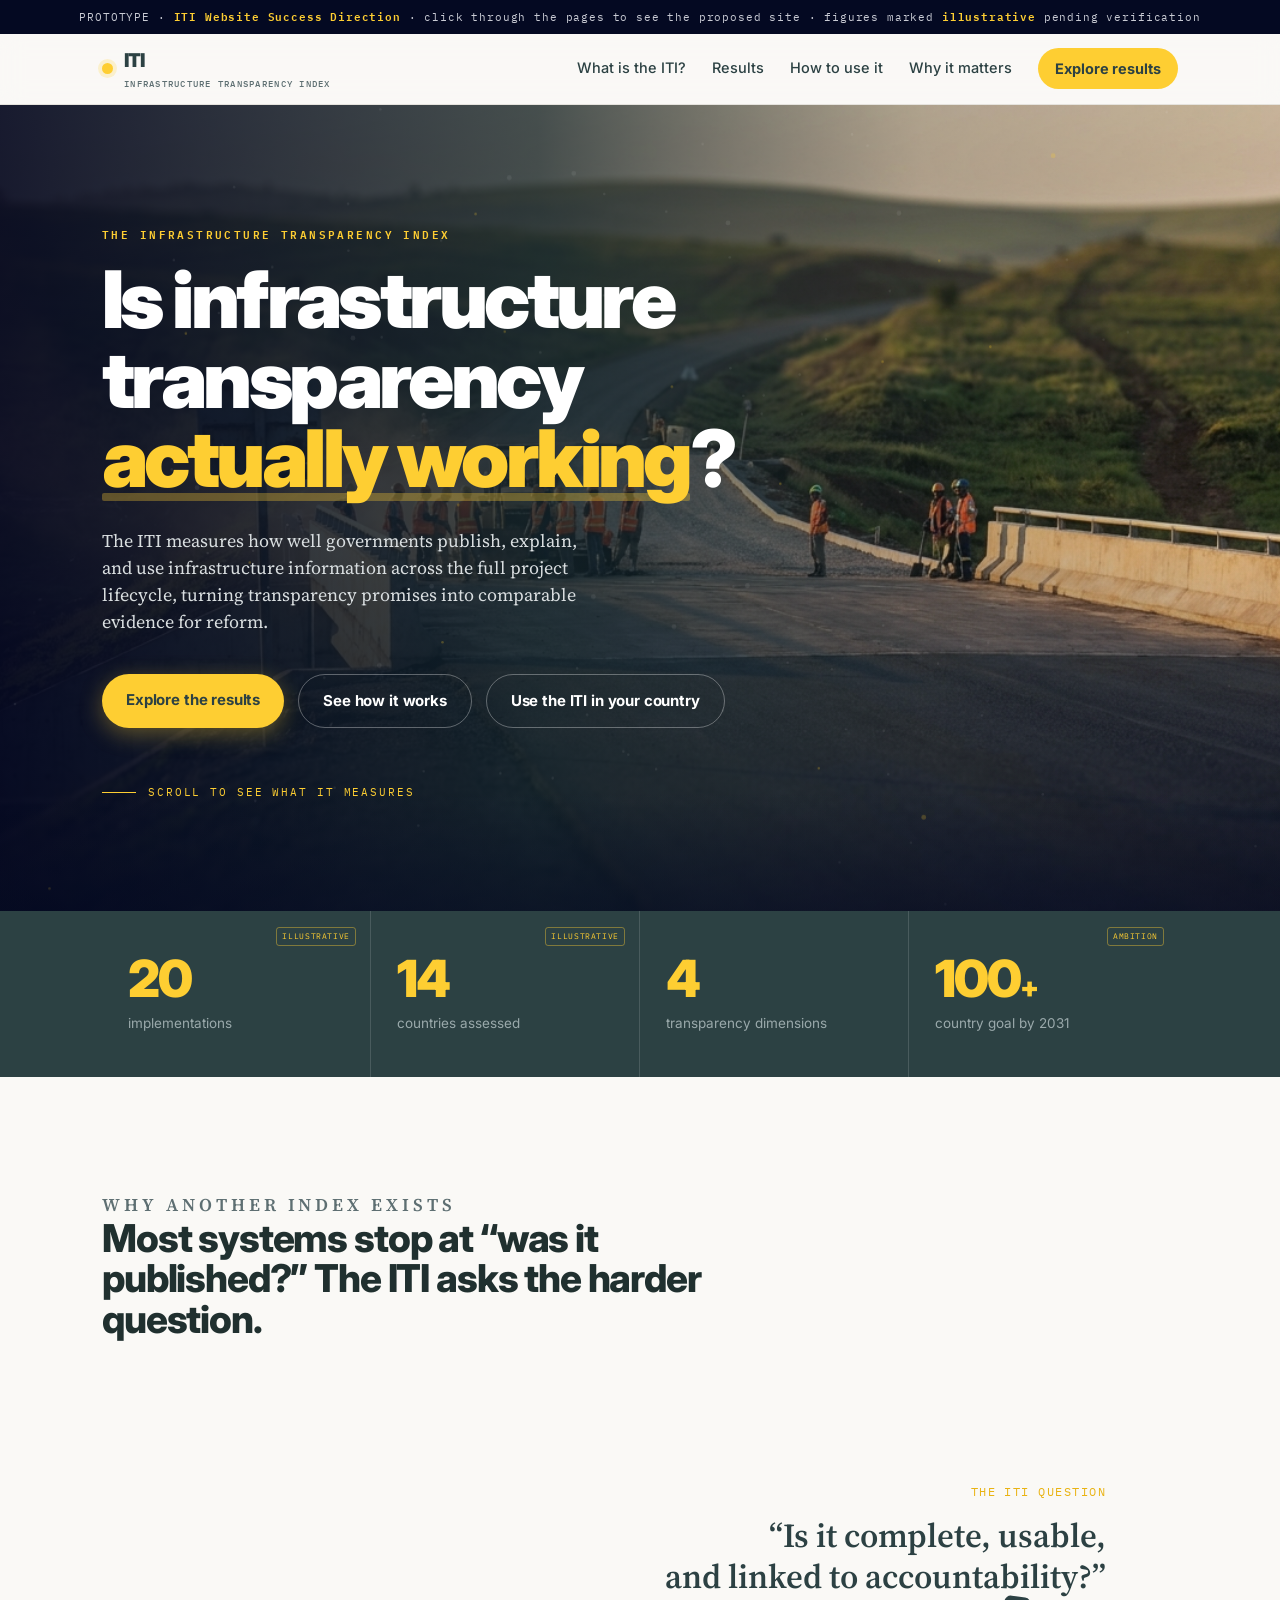
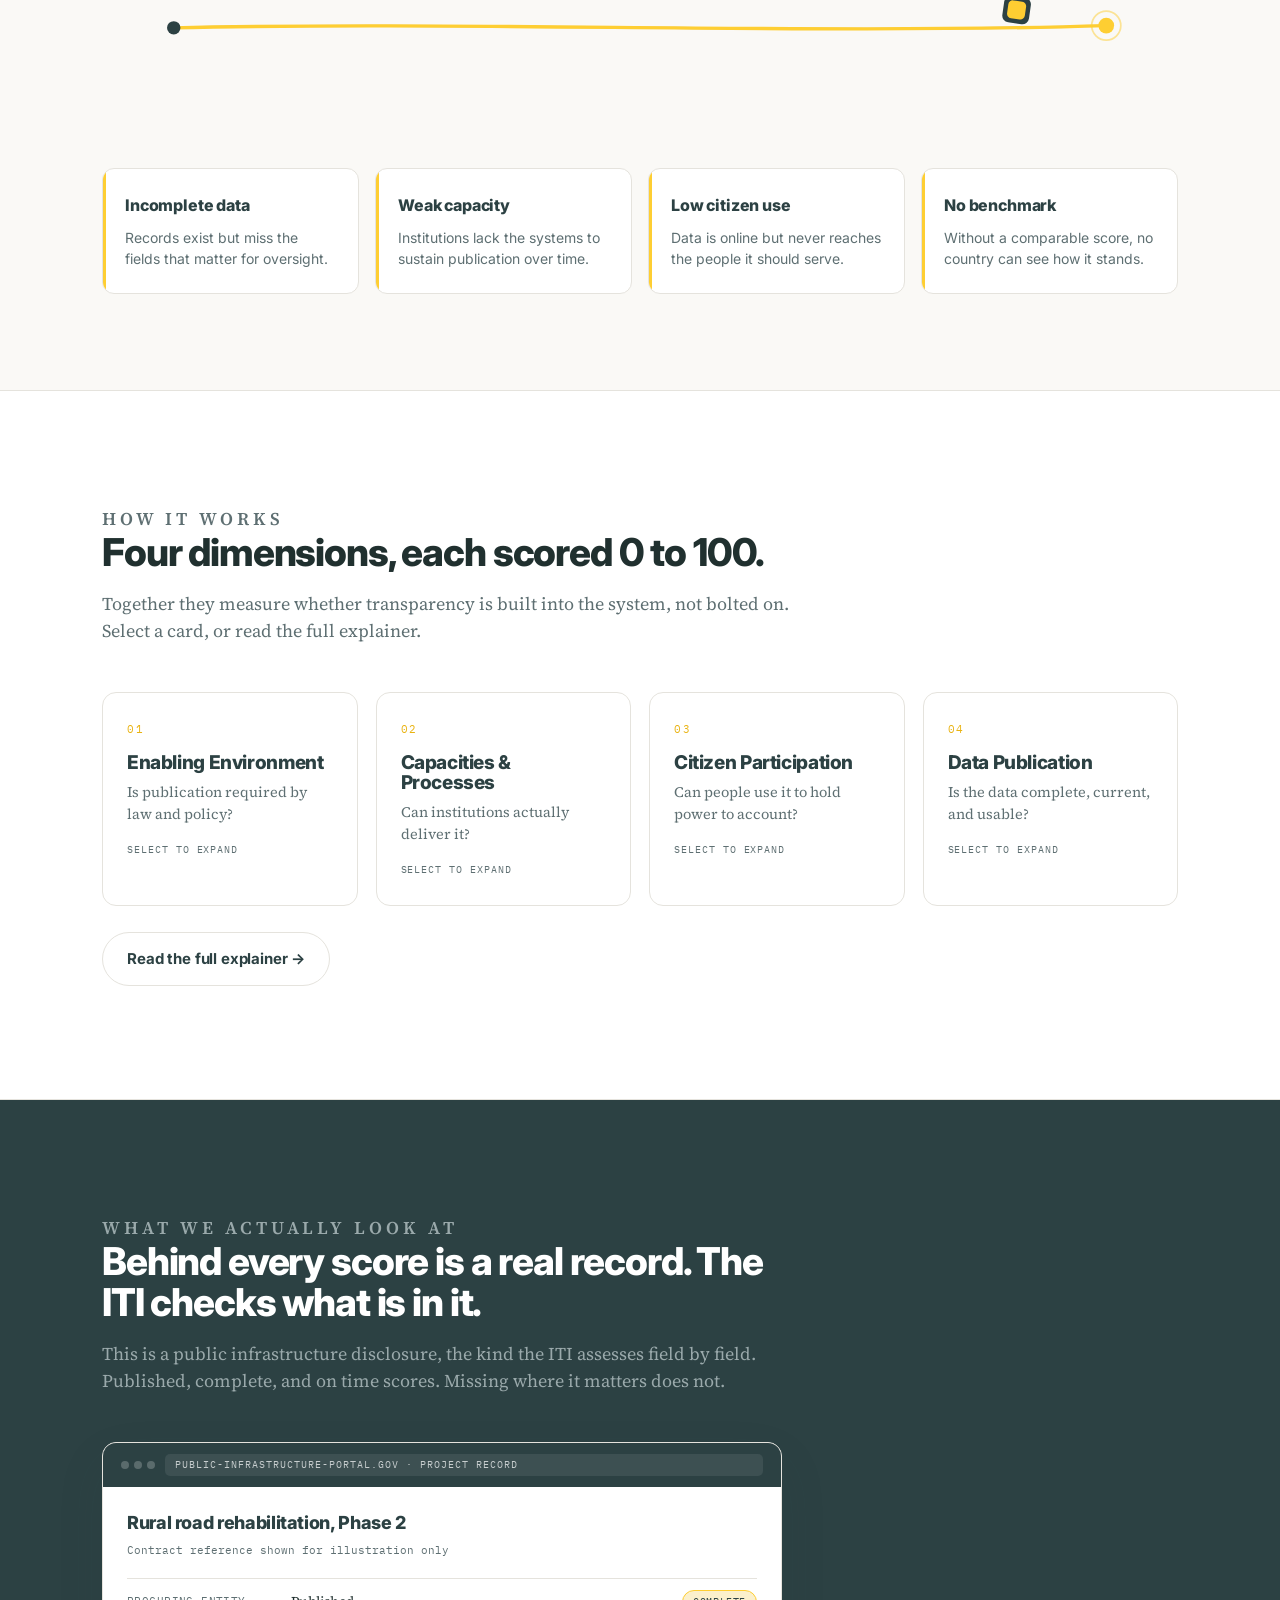
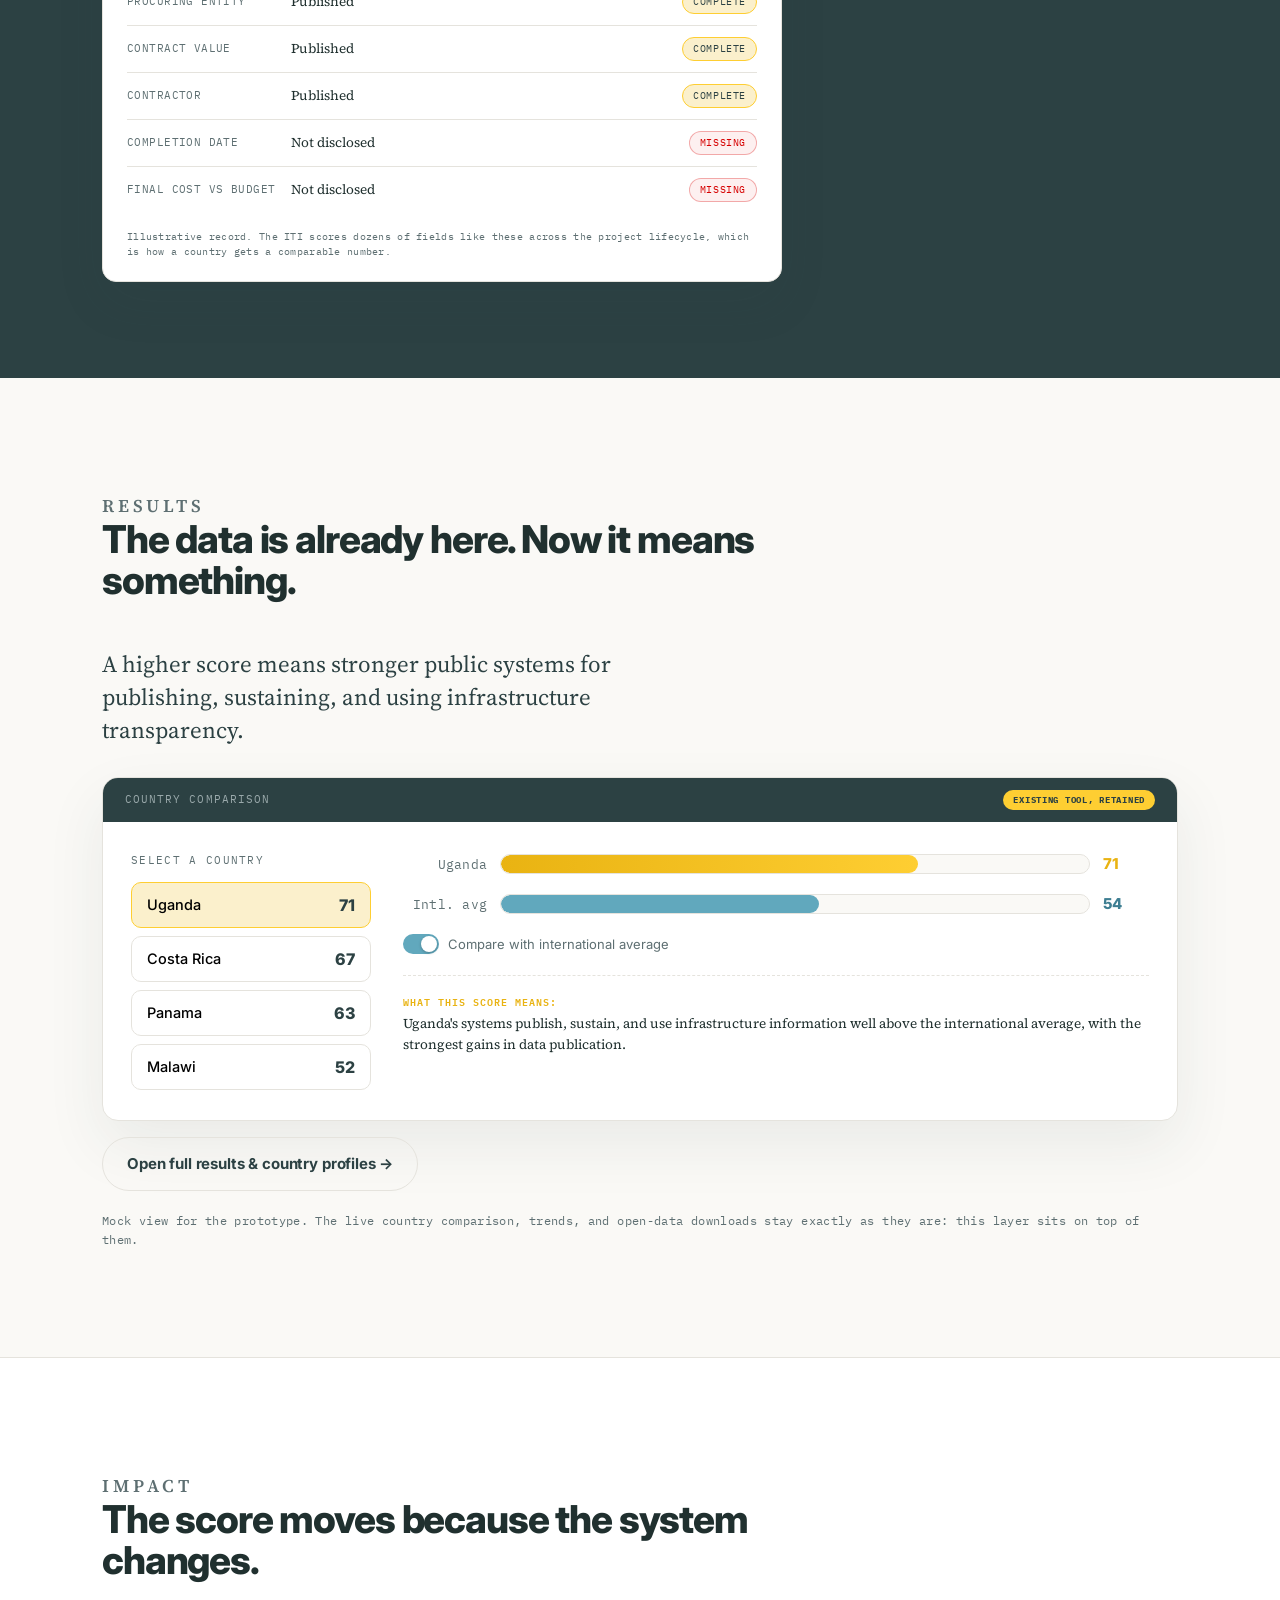
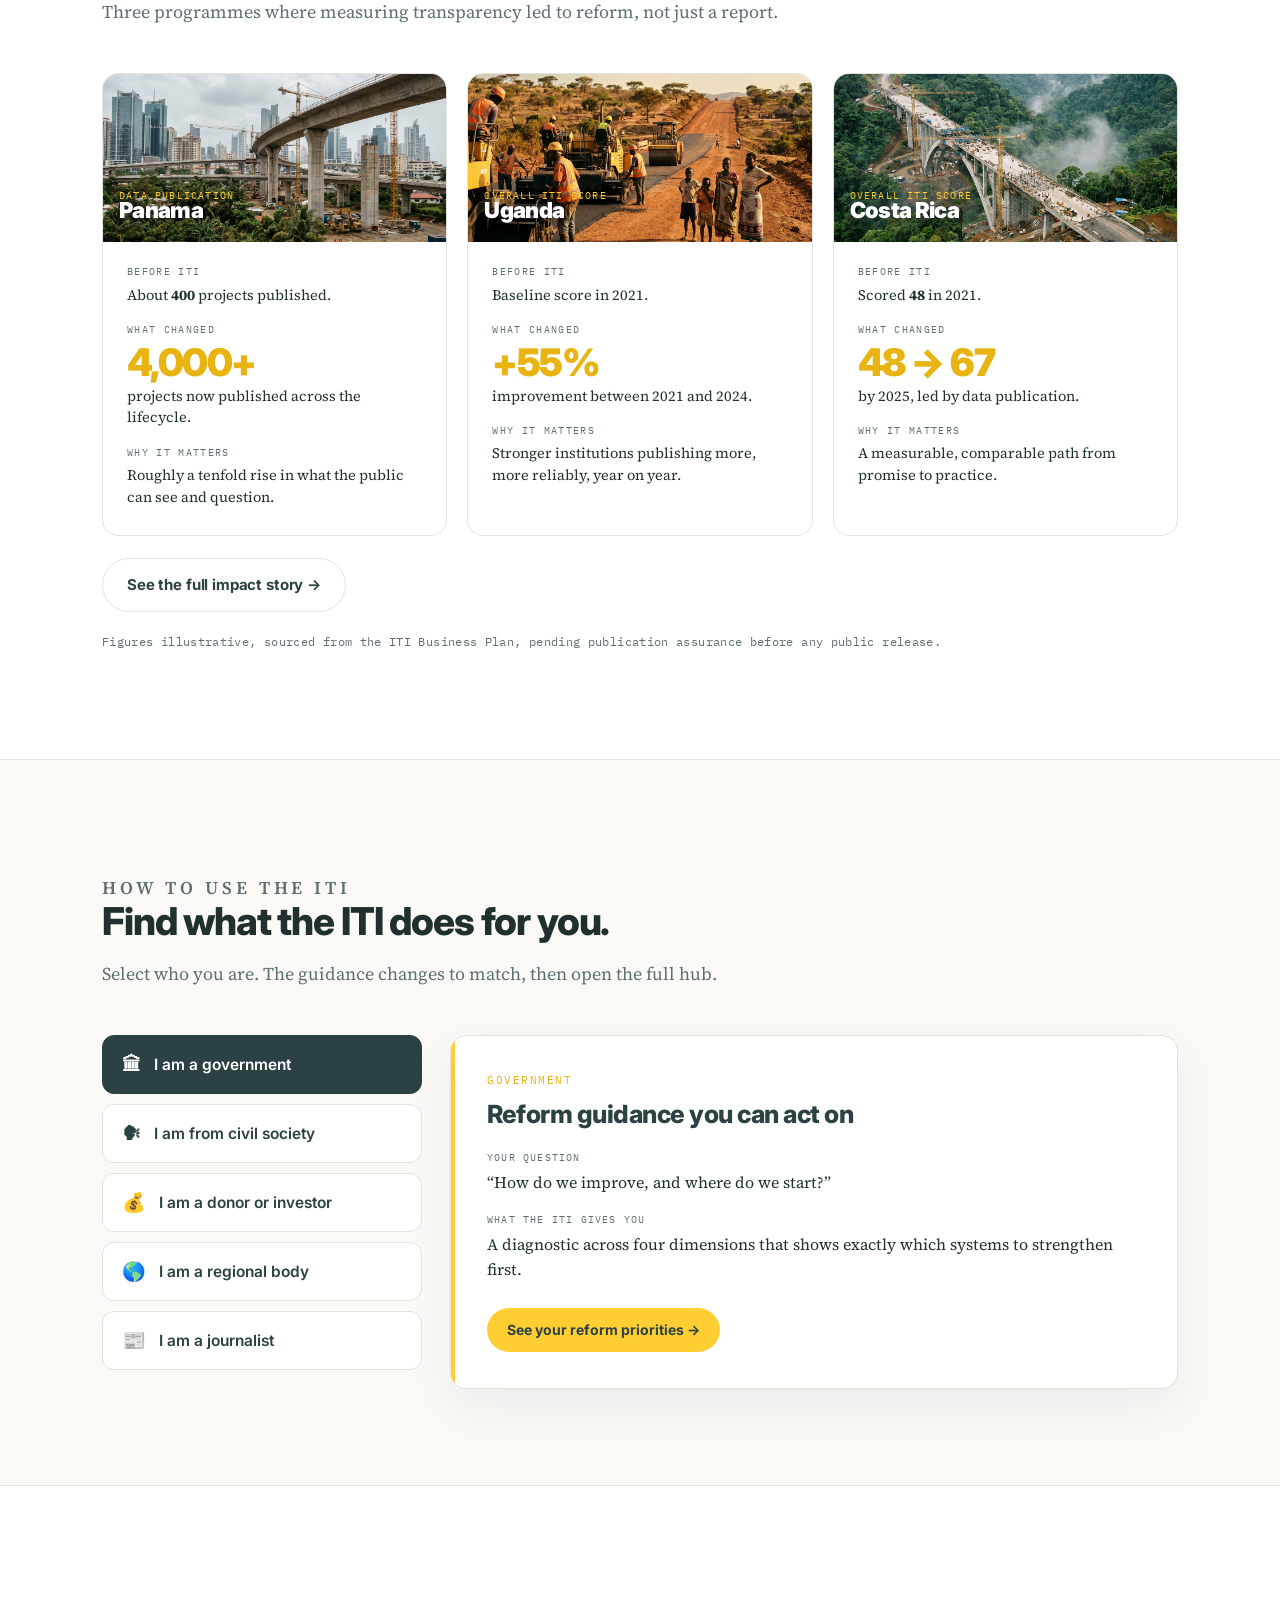
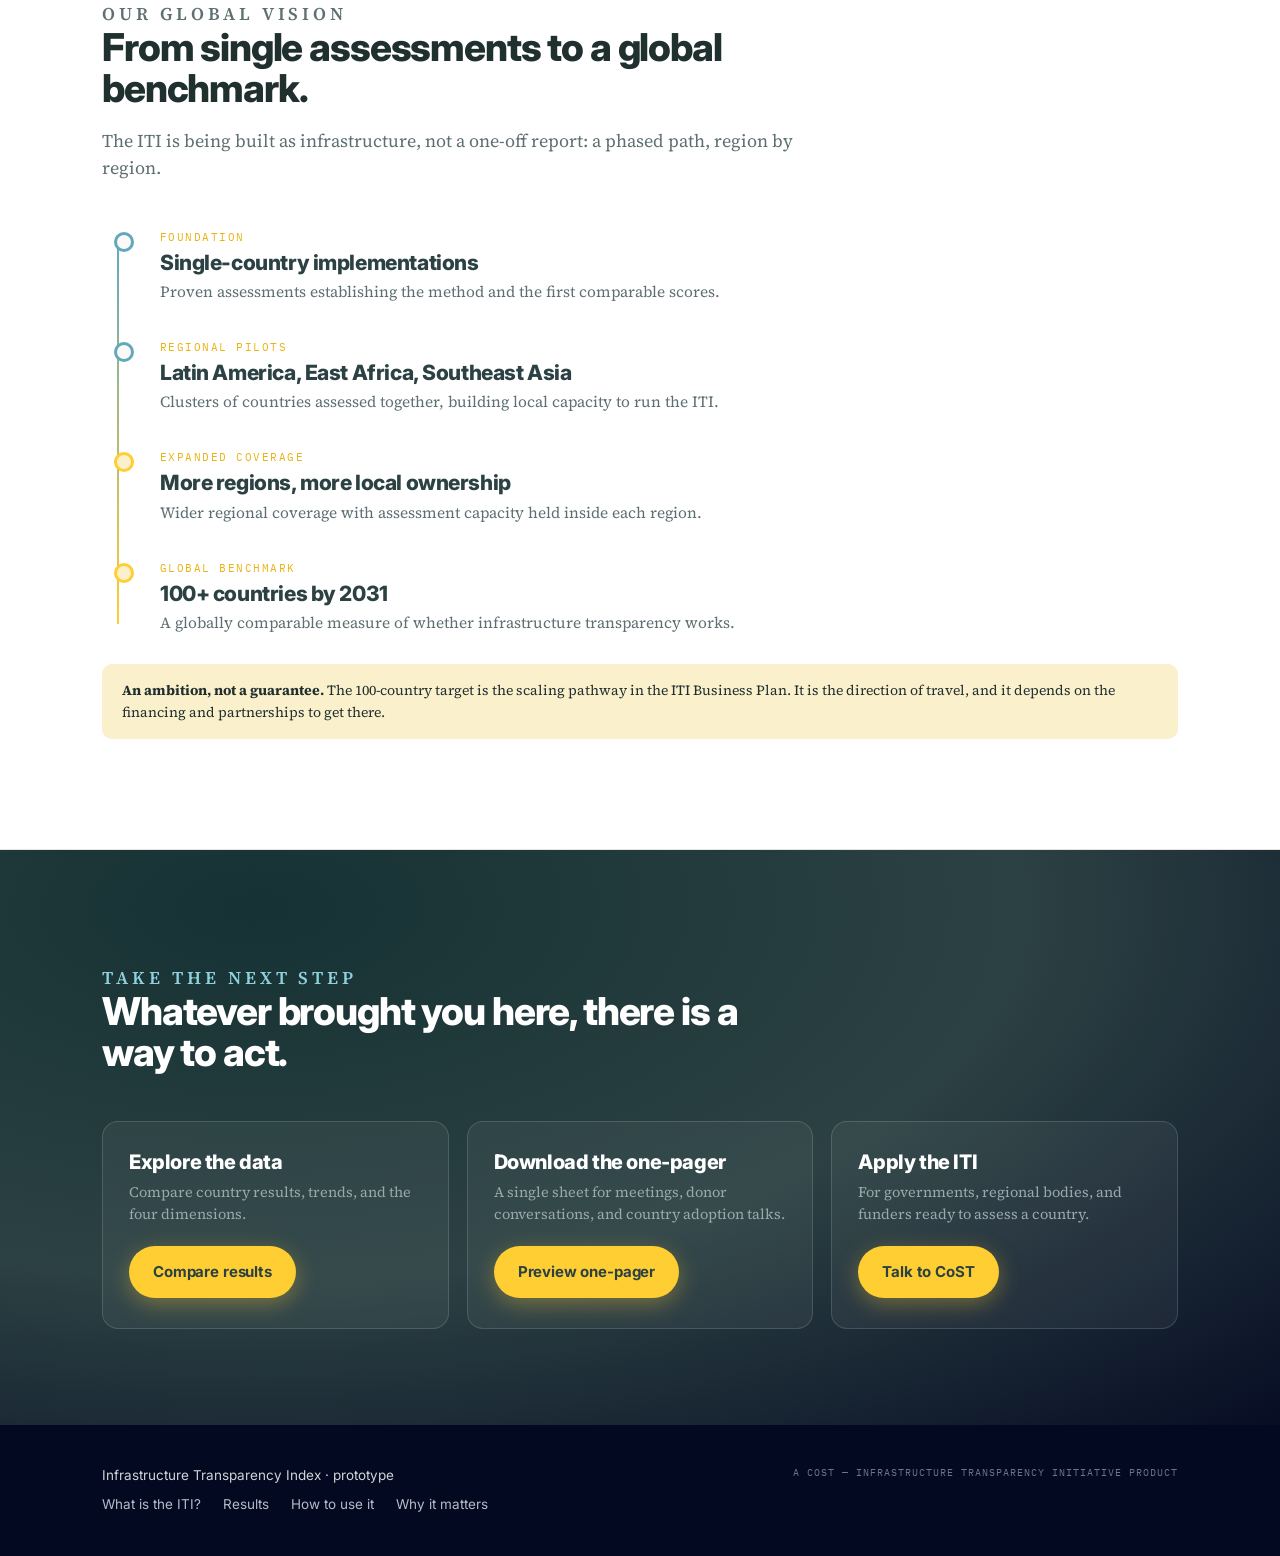
==== index.html @ 9cf15a1b "ITI website success prototype: multi-page editorial site with live map and generated imagery" ====
<!doctype html>
<html lang="en">
<head>
<meta charset="utf-8">
<meta name="viewport" content="width=device-width, initial-scale=1">
<title>ITI: is infrastructure transparency working? | Prototype</title>
<meta name="description" content="The Infrastructure Transparency Index shows whether infrastructure transparency is working in practice. Prototype homepage direction.">
<link rel="preconnect" href="https://fonts.googleapis.com">
<link rel="preconnect" href="https://fonts.gstatic.com" crossorigin>
<link href="https://fonts.googleapis.com/css2?family=Inter:wght@400;500;600;700;800;900&family=Source+Serif+4:opsz,wght@8..60,400;8..60,500;8..60,600&family=IBM+Plex+Mono:wght@400;500&display=swap" rel="stylesheet">
<link rel="stylesheet" href="assets/iti.css">
<!--
  ITI WEBSITE SUCCESS PROTOTYPE - homepage
  Persuasion artifact for Evelyn + the CoST board. Not a final build.
  Brand: real ITI palette (gold/slate/teal-blue), scraped from the live site. See PROTOTYPE-NOTES.md.
  Every persuasive figure is illustrative, pending publication assurance, driven from
  ITI_STATS in assets/iti.js (single source of truth).
-->
</head>
<body>

<div class="ribbon">
  PROTOTYPE &middot; <b>ITI Website Success Direction</b> &middot; click through the pages to see the proposed site &middot; figures marked <b>illustrative</b> pending verification
</div>

<!-- shared nav -->
<div class="brandbar">
  <div class="wrap brandbar__inner">
    <a class="brandmark" href="index.html">
      <span class="dot"></span>
      <span>ITI<small>Infrastructure Transparency Index</small></span>
    </a>
    <button class="navtoggle" aria-label="Menu">&#9776;</button>
    <nav class="navlinks">
      <a href="what-is-iti.html">What is the ITI?</a>
      <a href="results.html">Results</a>
      <a href="how-to-use.html">How to use it</a>
      <a href="why-it-matters.html">Why it matters</a>
      <a class="btn-sm" href="results.html">Explore results</a>
    </nav>
  </div>
</div>

<!-- 1. HERO -->
<header class="hero">
  <!-- real infrastructure scene sits behind the gradient; replace the slot with a rights-cleared photo -->
  <div class="heroimg" aria-hidden="true">
    <div class="imgslot"><img src="assets/img/hero.jpg" alt="A newly built road and bridge crossing East African hills at dawn, with construction workers in hi-vis vests."></div>
  </div>
  <canvas id="field" aria-hidden="true"></canvas>
  <div class="wrap">
    <p class="eyebrow">The Infrastructure Transparency Index</p>
    <h1>Is infrastructure transparency <span class="accent">actually working</span>?</h1>
    <p class="lede">The ITI measures how well governments publish, explain, and use infrastructure information across the full project lifecycle, turning transparency promises into comparable evidence for reform.</p>
    <div class="cta-row">
      <a class="btn btn-gold" href="results.html">Explore the results</a>
      <a class="btn btn-ghost" href="what-is-iti.html">See how it works</a>
      <a class="btn btn-ghost" href="how-to-use.html">Use the ITI in your country</a>
    </div>
    <div class="scrollcue"><span class="ln"></span> Scroll to see what it measures</div>
  </div>
</header>

<!-- 2. PROOF STRIP -->
<div class="proof">
  <div class="wrap">
    <div class="proof__grid">
      <div class="stat"><span class="flag">illustrative</span><div class="n" data-stat="implementations">20</div><div class="l">implementations</div></div>
      <div class="stat"><span class="flag">illustrative</span><div class="n" data-stat="countries">14</div><div class="l">countries assessed</div></div>
      <div class="stat"><div class="n" data-stat="dimensions">4</div><div class="l">transparency dimensions</div></div>
      <div class="stat"><span class="flag">ambition</span><div class="n" data-stat="ambition">100<span class="suf">+</span></div><div class="l">country goal by 2031</div></div>
    </div>
  </div>
</div>

<!-- 3. PROBLEM -->
<section class="block">
  <div class="wrap">
    <div class="sec-head">
      <p class="eyebrow">Why another index exists</p>
      <h2>Most systems stop at &ldquo;was it published?&rdquo; The ITI asks the harder question.</h2>
    </div>
    <div class="reframe-wrap">
      <!-- drawn instrument: one SVG, the question travels and the line sweeps on scroll -->
      <svg class="reframe-fig" id="reframe" viewBox="0 0 960 300" role="img"
           aria-label="The usual question, was the information published, reframes into the ITI question, is it complete, usable, and linked to accountability.">
        <!-- hand-drawn baseline -->
        <path d="M64 214 C 320 208, 640 220, 896 212" fill="none" stroke="#D9D6CE" stroke-width="2" stroke-linecap="round"/>
        <!-- sweep that fills under the line when flipped -->
        <path class="sweep" d="M64 214 C 320 208, 640 220, 896 212" fill="none" stroke="#FECE32" stroke-width="3" stroke-linecap="round" pathLength="1"/>
        <!-- start node -->
        <circle cx="64" cy="214" r="6" fill="#2C4143"/>
        <!-- end node, gold, the destination -->
        <circle cx="896" cy="212" r="7" fill="#FECE32"/>
        <circle cx="896" cy="212" r="13" fill="none" stroke="#FECE32" stroke-width="1.5" opacity=".5"/>

        <!-- BEFORE group: the usual question, sitting at the start -->
        <g class="grp-before">
          <text x="64" y="96" class="lab" fill="#9AA1A0" letter-spacing="2">THE USUAL QUESTION</text>
          <text x="64" y="150" class="qtext" font-size="38" fill="#5E6F72">&#8220;Was it published?&#8221;</text>
        </g>

        <!-- the travelling token: a small marker that slides from start to end -->
        <g class="token" style="--shift:752px">
          <rect x="52" y="186" width="24" height="24" rx="6" fill="#2C4143" transform="rotate(8 64 198)"/>
          <rect x="56" y="190" width="16" height="16" rx="4" fill="#FECE32" transform="rotate(8 64 198)"/>
        </g>

        <!-- AFTER group: the ITI question, arriving at the gold end -->
        <g class="grp-after">
          <text x="896" y="96" class="lab" fill="#E9B312" text-anchor="end" letter-spacing="2">THE ITI QUESTION</text>
          <text x="896" y="142" class="qtext" font-size="30" fill="#2C4143" text-anchor="end">&#8220;Is it complete, usable,</text>
          <text x="896" y="178" class="qtext" font-size="30" fill="#2C4143" text-anchor="end">and linked to accountability?&#8221;</text>
        </g>
      </svg>
    </div>
    <div class="fails">
      <div class="fail"><div class="t">Incomplete data</div><div class="d">Records exist but miss the fields that matter for oversight.</div></div>
      <div class="fail"><div class="t">Weak capacity</div><div class="d">Institutions lack the systems to sustain publication over time.</div></div>
      <div class="fail"><div class="t">Low citizen use</div><div class="d">Data is online but never reaches the people it should serve.</div></div>
      <div class="fail"><div class="t">No benchmark</div><div class="d">Without a comparable score, no country can see how it stands.</div></div>
    </div>
  </div>
</section>

<!-- 4. HOW IT WORKS -->
<section class="block alt" id="how">
  <div class="wrap">
    <div class="sec-head">
      <p class="eyebrow">How it works</p>
      <h2>Four dimensions, each scored 0 to 100.</h2>
      <p>Together they measure whether transparency is built into the system, not bolted on. Select a card, or read the full explainer.</p>
    </div>
    <div class="dims" id="dims">
      <div class="dim" data-more="Laws, policies, and institutional mandates that require infrastructure information to be published in the first place.">
        <div class="num">01</div><h3>Enabling Environment</h3>
        <div class="ask">Is publication required by law and policy?</div>
        <div class="more"></div><div class="hint">Select to expand</div>
      </div>
      <div class="dim" data-more="The systems, skills, and routines that let institutions publish complete information reliably, cycle after cycle.">
        <div class="num">02</div><h3>Capacities &amp; Processes</h3>
        <div class="ask">Can institutions actually deliver it?</div>
        <div class="more"></div><div class="hint">Select to expand</div>
      </div>
      <div class="dim" data-more="Whether citizens, civil society, and oversight bodies can access, understand, and act on the information published.">
        <div class="num">03</div><h3>Citizen Participation</h3>
        <div class="ask">Can people use it to hold power to account?</div>
        <div class="more"></div><div class="hint">Select to expand</div>
      </div>
      <div class="dim" data-more="The completeness, timeliness, and machine-readability of the infrastructure data itself across the project lifecycle.">
        <div class="num">04</div><h3>Data Publication</h3>
        <div class="ask">Is the data complete, current, and usable?</div>
        <div class="more"></div><div class="hint">Select to expand</div>
      </div>
    </div>
    <p style="margin-top:26px;"><a class="btn btn-outline" href="what-is-iti.html">Read the full explainer &rarr;</a></p>
  </div>
</section>

<!-- 4b. THE ARTEFACT: show the real thing the ITI measures -->
<section class="block dark">
  <div class="wrap">
    <div class="sec-head">
      <p class="eyebrow">What we actually look at</p>
      <h2>Behind every score is a real record. The ITI checks what is in it.</h2>
      <p>This is a public infrastructure disclosure, the kind the ITI assesses field by field. Published, complete, and on time scores. Missing where it matters does not.</p>
    </div>
    <div style="max-width:680px;">
      <div class="artefact" data-reveal>
        <div class="artefact__bar"><span class="dot3"><i></i><i></i><i></i></span><span class="url">public-infrastructure-portal.gov &middot; project record</span></div>
        <div class="artefact__body">
          <div class="artefact__title">Rural road rehabilitation, Phase 2</div>
          <div class="artefact__sub">Contract reference shown for illustration only</div>
          <div class="artefact__row"><span class="f">Procuring entity</span><span class="v">Published</span><span class="ok">complete</span></div>
          <div class="artefact__row"><span class="f">Contract value</span><span class="v">Published</span><span class="ok">complete</span></div>
          <div class="artefact__row"><span class="f">Contractor</span><span class="v">Published</span><span class="ok">complete</span></div>
          <div class="artefact__row"><span class="f">Completion date</span><span class="v">Not disclosed</span><span class="ok miss">missing</span></div>
          <div class="artefact__row"><span class="f">Final cost vs budget</span><span class="v">Not disclosed</span><span class="ok miss">missing</span></div>
          <div class="artefact__note">Illustrative record. The ITI scores dozens of fields like these across the project lifecycle, which is how a country gets a comparable number.</div>
        </div>
      </div>
    </div>
  </div>
</section>

<!-- 5. RESULTS PREVIEW -->
<section class="block" id="results">
  <div class="wrap">
    <div class="sec-head">
      <p class="eyebrow">Results</p>
      <h2>The data is already here. Now it means something.</h2>
    </div>
    <p class="meaning">A higher score means stronger public systems for publishing, sustaining, and using infrastructure transparency.</p>
    <div class="dash">
      <div class="dash__bar">
        <span>Country comparison</span>
        <span class="tag">existing tool, retained</span>
      </div>
      <div class="dash__body">
        <div>
          <div class="pick">Select a country</div>
          <div class="countrylist" id="clist">
            <button class="cbtn active" data-c="Uganda"  data-score="71"><span>Uganda</span><span class="s">71</span></button>
            <button class="cbtn" data-c="Costa Rica" data-score="67"><span>Costa Rica</span><span class="s">67</span></button>
            <button class="cbtn" data-c="Panama" data-score="63"><span>Panama</span><span class="s">63</span></button>
            <button class="cbtn" data-c="Malawi" data-score="52"><span>Malawi</span><span class="s">52</span></button>
          </div>
        </div>
        <div>
          <div class="chart">
            <div class="barrow">
              <div class="lab" id="cname">Uganda</div>
              <div class="track"><div class="fill country" id="cfill" style="width:71%"></div></div>
              <div class="val" id="cval" style="color:var(--gold-deep)">71</div>
            </div>
            <div class="barrow" id="avgrow">
              <div class="lab">Intl. avg</div>
              <div class="track"><div class="fill avg" id="afill" style="width:54%"></div></div>
              <div class="val" style="color:var(--teal-deep)">54</div>
            </div>
          </div>
          <div class="avgnote" style="margin-top:18px;">
            <span class="toggle on" id="avgtoggle"><span class="sw"></span> Compare with international average</span>
          </div>
          <div class="tipnote" id="tip">
            <b>What this score means:</b> Uganda's systems publish, sustain, and use infrastructure information well above the international average, with the strongest gains in data publication.
          </div>
        </div>
      </div>
    </div>
    <p style="margin-top:16px;"><a class="btn btn-outline" href="results.html">Open full results &amp; country profiles &rarr;</a></p>
    <p class="illus-note">Mock view for the prototype. The live country comparison, trends, and open-data downloads stay exactly as they are: this layer sits on top of them.</p>
  </div>
</section>

<!-- 6. IMPACT -->
<section class="block alt">
  <div class="wrap">
    <div class="sec-head">
      <p class="eyebrow">Impact</p>
      <h2>The score moves because the system changes.</h2>
      <p>Three programmes where measuring transparency led to reform, not just a report.</p>
    </div>
    <div class="impact" id="impact">
      <div class="icard" data-reveal>
        <div class="icard__img">
          <div class="imgslot"><img src="assets/img/panama.jpg" alt="A metro viaduct under construction on concrete piers against the Panama City skyline."></div>
          <div class="chead">Data publication</div>
          <div class="cflag">Panama</div>
        </div>
        <div class="icard__body"><dl>
          <dt>Before ITI</dt><dd>About <b>400</b> projects published.</dd>
          <dt>What changed</dt><dd class="big">4,000+</dd><dd>projects now published across the lifecycle.</dd>
          <dt>Why it matters</dt><dd>Roughly a tenfold rise in what the public can see and question.</dd>
        </dl></div>
      </div>
      <div class="icard" data-reveal>
        <div class="icard__img">
          <div class="imgslot"><img src="assets/img/uganda.jpg" alt="A rural road being paved through the Ugandan countryside, with local workers in hi-vis vests."></div>
          <div class="chead">Overall ITI score</div>
          <div class="cflag">Uganda</div>
        </div>
        <div class="icard__body"><dl>
          <dt>Before ITI</dt><dd>Baseline score in 2021.</dd>
          <dt>What changed</dt><dd class="big">+55%</dd><dd>improvement between 2021 and 2024.</dd>
          <dt>Why it matters</dt><dd>Stronger institutions publishing more, more reliably, year on year.</dd>
        </dl></div>
      </div>
      <div class="icard" data-reveal>
        <div class="icard__img">
          <div class="imgslot"><img src="assets/img/costarica.jpg" alt="A modern bridge crossing lush green Costa Rican mountains and rainforest."></div>
          <div class="chead">Overall ITI score</div>
          <div class="cflag">Costa Rica</div>
        </div>
        <div class="icard__body"><dl>
          <dt>Before ITI</dt><dd>Scored <b>48</b> in 2021.</dd>
          <dt>What changed</dt><dd class="big">48 &rarr; 67</dd><dd>by 2025, led by data publication.</dd>
          <dt>Why it matters</dt><dd>A measurable, comparable path from promise to practice.</dd>
        </dl></div>
      </div>
    </div>
    <p style="margin-top:22px;"><a class="btn btn-outline" href="why-it-matters.html">See the full impact story &rarr;</a></p>
    <p class="illus-note">Figures illustrative, sourced from the ITI Business Plan, pending publication assurance before any public release.</p>
  </div>
</section>

<!-- 7. AUDIENCE PATHWAYS -->
<section class="block" id="use">
  <div class="wrap">
    <div class="sec-head">
      <p class="eyebrow">How to use the ITI</p>
      <h2>Find what the ITI does for you.</h2>
      <p>Select who you are. The guidance changes to match, then open the full hub.</p>
    </div>
    <div class="aud">
      <div class="tiles" id="tiles">
        <button class="tile active" data-a="gov"><span class="ic">&#127963;</span> I am a government</button>
        <button class="tile" data-a="civ"><span class="ic">&#128483;</span> I am from civil society</button>
        <button class="tile" data-a="don"><span class="ic">&#128176;</span> I am a donor or investor</button>
        <button class="tile" data-a="reg"><span class="ic">&#127758;</span> I am a regional body</button>
        <button class="tile" data-a="jou"><span class="ic">&#128240;</span> I am a journalist</button>
      </div>
      <div class="panel" id="panel"></div>
    </div>
  </div>
</section>

<!-- 8. GLOBAL VISION teaser -->
<section class="block alt" id="vision">
  <div class="wrap">
    <div class="sec-head">
      <p class="eyebrow">Our global vision</p>
      <h2>From single assessments to a global benchmark.</h2>
      <p>The ITI is being built as infrastructure, not a one-off report: a phased path, region by region.</p>
    </div>
    <div class="road">
      <div class="stop"><span class="dot"></span><div class="ph">Foundation</div><h3>Single-country implementations</h3><p>Proven assessments establishing the method and the first comparable scores.</p></div>
      <div class="stop"><span class="dot"></span><div class="ph">Regional pilots</div><h3>Latin America, East Africa, Southeast Asia</h3><p>Clusters of countries assessed together, building local capacity to run the ITI.</p></div>
      <div class="stop future"><span class="dot"></span><div class="ph">Expanded coverage</div><h3>More regions, more local ownership</h3><p>Wider regional coverage with assessment capacity held inside each region.</p></div>
      <div class="stop future"><span class="dot"></span><div class="ph">Global benchmark</div><h3>100+ countries by 2031</h3><p>A globally comparable measure of whether infrastructure transparency works.</p></div>
    </div>
    <p class="ambition-note"><b>An ambition, not a guarantee.</b> The 100-country target is the scaling pathway in the ITI Business Plan. It is the direction of travel, and it depends on the financing and partnerships to get there.</p>
  </div>
</section>

<!-- 9. FINAL CTA -->
<section class="block final" id="final">
  <div class="wrap">
    <div class="sec-head">
      <p class="eyebrow" style="color:#8FD0DD;">Take the next step</p>
      <h2>Whatever brought you here, there is a way to act.</h2>
    </div>
    <div class="ctacards">
      <div class="ctacard"><h3>Explore the data</h3><p>Compare country results, trends, and the four dimensions.</p><a class="btn btn-gold" href="results.html">Compare results</a></div>
      <div class="ctacard"><h3>Download the one-pager</h3><p>A single sheet for meetings, donor conversations, and country adoption talks.</p><a class="btn btn-gold" href="#" id="open-onepager">Preview one-pager</a></div>
      <div class="ctacard"><h3>Apply the ITI</h3><p>For governments, regional bodies, and funders ready to assess a country.</p><a class="btn btn-gold" href="#" id="open-contact">Talk to CoST</a></div>
    </div>
  </div>
</section>

<!-- shared footer -->
<footer>
  <div class="wrap">
    <div>
      <div style="color:#CFD4D5;margin-bottom:8px;">Infrastructure Transparency Index &middot; prototype</div>
      <nav class="fnav">
        <a href="what-is-iti.html">What is the ITI?</a>
        <a href="results.html">Results</a>
        <a href="how-to-use.html">How to use it</a>
        <a href="why-it-matters.html">Why it matters</a>
      </nav>
    </div>
    <div class="endorse">A CoST &mdash; Infrastructure Transparency Initiative product</div>
  </div>
</footer>

<!-- modals -->
<div class="overlay" id="ov-onepager">
  <div class="modal">
    <div class="modal__top"><h3>ITI one-pager</h3><button class="modal__x" data-close>&times;</button></div>
    <div class="modal__body">
      <div class="onepager-preview">
        <div class="pp-band"></div>
        <div class="pp-h">The ITI: is infrastructure transparency working?</div>
        <div class="pp-line"></div><div class="pp-line"></div><div class="pp-line short"></div>
        <div class="pp-line" style="margin-top:18px;"></div><div class="pp-line short"></div>
      </div>
      <p class="modal__note">Preview only. In the live site this opens the approved PDF, once the figures it carries have passed publication assurance.</p>
    </div>
  </div>
</div>
<div class="overlay" id="ov-contact">
  <div class="modal">
    <div class="modal__top"><h3>Use the ITI in your country</h3><button class="modal__x" data-close>&times;</button></div>
    <div class="modal__body">
      <p style="margin-top:0;font-size:14.5px;color:var(--muted);">Tell us who you are and we will route you to the right CoST contact.</p>
      <input class="field" placeholder="Your name" />
      <input class="field" placeholder="Organisation" />
      <input class="field" placeholder="Country" />
      <button class="btn btn-slate" style="width:100%;margin-top:14px;" data-close>Send (prototype)</button>
      <p class="modal__note">Prototype form. No message is sent. The live version routes to the CoST team.</p>
    </div>
  </div>
</div>

<script src="assets/iti.js"></script>
</body>
</html>
---- assets/iti.css ----
/* =============================================================
   ITI WEBSITE SUCCESS PROTOTYPE - shared design system
   Single source of truth for every page. Edit once, all follow.
   This file existing IS the maintenance argument.

   BRAND: the REAL ITI palette, scraped from the live site's Fusion
   global colour tokens (infrastructuretransparencyindex.org):
     #fece32 gold (primary accent) · #2c4143 dark slate (structure)
     #61a8bd teal-blue (cool accent) · #d60000 red (CoST lineage)
     #040922 near-black navy (deepest ground)
   Register: editorial / data-journalism. Gold leads, slate carries,
   one motion event per scene, instruments are drawn not generated.
   Governed by cost-html-design; craft from visual-storytelling.
   ============================================================= */

:root {
  --gold:        #FECE32;
  --gold-deep:   #E9B312;
  --gold-soft:   #FFE07A;
  --gold-tint:   #FBF0CC;
  --slate:       #2C4143;
  --slate-deep:  #1E2E30;
  --navy:        #040922;
  --teal:        #61A8BD;
  --teal-deep:   #3E7E92;
  --teal-tint:   #E3EFF3;
  --red:         #D60000;
  --ink:         #20302F;
  --muted:       #5E6F72;
  --muted-d:     #9AA9AB;   /* on dark grounds */
  --line:        #E5E3DD;
  --line-d:      rgba(255,255,255,.14);
  --bg:          #FAF9F6;
  --white:       #FFFFFF;
  --mono: "SFMono-Regular", "IBM Plex Mono", Menlo, Consolas, monospace;
  --serif: "Source Serif 4", Georgia, "Iowan Old Style", "Times New Roman", serif;
  --sans: "Inter", -apple-system, BlinkMacSystemFont, "Helvetica Neue", Arial, sans-serif;
}
* { box-sizing: border-box; }
html { scroll-behavior: smooth; -webkit-text-size-adjust: 100%; }
body {
  margin: 0; background: var(--bg); color: var(--ink);
  font-family: var(--sans); font-size: 17px; line-height: 1.6;
  -webkit-font-smoothing: antialiased; text-rendering: optimizeLegibility;
}
h1, h2, h3 { font-family: var(--sans); font-weight: 800; line-height: 1.06; margin: 0; letter-spacing: -0.03em; }
.wrap { max-width: 1140px; margin: 0 auto; padding: 0 32px; }
.wrap-narrow { max-width: 760px; margin: 0 auto; padding: 0 32px; }
.eyebrow {
  font-family: var(--mono); font-size: 11px; font-weight: 600;
  letter-spacing: 0.22em; text-transform: uppercase; color: var(--gold-deep);
  margin: 0 0 18px;
}
a { color: var(--teal-deep); }
@media (max-width: 620px){ .wrap, .wrap-narrow { padding: 0 22px; } }

/* ---- prototype ribbon ---- */
.ribbon {
  background: var(--navy); color: #C9CBD4; font-family: var(--mono);
  font-size: 10.5px; letter-spacing: 0.08em; text-align: center;
  padding: 8px 28px; line-height: 1.5;
}
.ribbon b { color: var(--gold); font-weight: 600; }

/* ---- brand bar / nav ---- */
.brandbar { background: rgba(250,249,246,.86); backdrop-filter: saturate(1.4) blur(12px); -webkit-backdrop-filter: saturate(1.4) blur(12px); border-bottom: 1px solid var(--line); position: sticky; top: 0; z-index: 40; }
.brandbar__inner { display: flex; align-items: center; justify-content: space-between; height: 70px; }
.brandmark { display: flex; align-items: center; gap: 11px; font-family: var(--sans); font-weight: 900; font-size: 19px; color: var(--slate); letter-spacing: -0.04em; text-decoration: none; }
.brandmark .dot { width: 11px; height: 11px; border-radius: 50%; background: var(--gold); display: inline-block; box-shadow: 0 0 0 4px var(--gold-tint); }
.brandmark small { display: block; font-family: var(--mono); font-size: 9px; letter-spacing: 0.14em; color: var(--muted); font-weight: 500; text-transform: uppercase; }
.navlinks { display: flex; gap: 26px; font-size: 14.5px; align-items: center; }
.navlinks a { color: var(--slate); text-decoration: none; padding: 4px 0; border-bottom: 2px solid transparent; font-weight: 500; transition: color .15s; }
.navlinks a:hover { color: var(--gold-deep); }
.navlinks a.active { color: var(--slate); border-bottom-color: var(--gold); }
.navlinks .btn-sm { color: var(--slate); background: var(--gold); padding: 9px 17px; border-radius: 100px; border-bottom: 0; font-weight: 700; }
.navlinks .btn-sm:hover { color: var(--slate); background: var(--gold-soft); }
.navtoggle { display: none; background: none; border: 1px solid var(--line); border-radius: 8px; padding: 7px 11px; font-size: 18px; cursor: pointer; color: var(--slate); }
@media (max-width: 860px) {
  .navlinks { position: absolute; top: 70px; left: 0; right: 0; background: var(--white); border-bottom: 1px solid var(--line); flex-direction: column; align-items: flex-start; gap: 0; padding: 8px 28px 18px; display: none; }
  .navlinks.open { display: flex; }
  .navlinks a { width: 100%; padding: 13px 0; border-bottom: 1px solid var(--line); }
  .navlinks .btn-sm { width: auto; margin-top: 12px; }
  .navtoggle { display: block; }
}

/* ---- buttons ---- */
.btn { font-family: var(--sans); font-size: 15px; font-weight: 700; padding: 14px 24px; border-radius: 100px; border: 0; cursor: pointer; text-decoration: none; display: inline-block; transition: transform .14s ease, background .15s, box-shadow .15s; letter-spacing: -0.01em; }
.btn:active { transform: translateY(1px); }
.btn-gold { background: var(--gold); color: var(--slate); box-shadow: 0 6px 22px rgba(254,206,50,.34); }
.btn-gold:hover { background: var(--gold-soft); color: var(--slate); box-shadow: 0 8px 28px rgba(254,206,50,.46); }
.btn-ghost { background: transparent; color: var(--white); border: 1.5px solid rgba(255,255,255,.32); }
.btn-ghost:hover { border-color: var(--gold); color: var(--gold); }
.btn-slate { background: var(--slate); color: var(--white); }
.btn-slate:hover { background: var(--slate-deep); color: var(--white); }
.btn-outline { background: transparent; color: var(--slate); border: 1.5px solid var(--line); }
.btn-outline:hover { border-color: var(--gold-deep); color: var(--gold-deep); }

/* ---- home hero: full-bleed dark editorial scene ---- */
.hero { position: relative; background: radial-gradient(120% 130% at 78% 8%, #163234 0%, var(--slate) 38%, var(--navy) 100%); color: var(--white); padding: 120px 0 110px; overflow: hidden; }
.hero canvas#field { position: absolute; inset: 0; width: 100%; height: 100%; z-index: 1; opacity: .45; }
.hero::after { content:""; position:absolute; left:0; right:0; bottom:0; height:120px; background: linear-gradient(transparent, rgba(4,9,34,.5)); z-index:1; pointer-events:none; }
.hero .wrap { position: relative; z-index: 3; }
.hero .eyebrow { color: var(--gold); }
.hero h1 { font-size: clamp(2.4rem, 6.2vw, 5rem); font-weight: 900; max-width: 17ch; letter-spacing: -0.045em; line-height: 1.0; }
.hero h1 .accent { color: var(--gold); position: relative; white-space: nowrap; }
.hero h1 .accent::after { content:""; position:absolute; left:0; right:0; bottom:.06em; height:.10em; background: var(--gold); opacity:.32; border-radius:2px; }
.hero p.lede { font-family: var(--serif); font-size: clamp(1.1rem, 1.4vw, 1.4rem); line-height: 1.5; max-width: 54ch; color: #D9DEE0; margin: 30px 0 38px; }
.cta-row { display: flex; flex-wrap: wrap; gap: 14px; }
.hero .scrollcue { margin-top: 56px; font-family: var(--mono); font-size: 10.5px; letter-spacing: .18em; text-transform: uppercase; color: var(--gold); display: flex; align-items: center; gap: 12px; }
.hero .scrollcue .ln { width: 34px; height: 1px; background: var(--gold); display: inline-block; animation: cue 1.9s ease-in-out infinite; transform-origin: left; }
@keyframes cue { 0%,100%{ transform: scaleX(.35); opacity:.35; } 50%{ transform: scaleX(1); opacity:1; } }

/* ---- interior page hero ---- */
.pagehero { background: radial-gradient(130% 140% at 82% 0%, #163234 0%, var(--slate) 44%, var(--navy) 100%); color: var(--white); padding: 78px 0 66px; position: relative; overflow: hidden; }
.pagehero::after { content:""; position:absolute; right:-140px; top:-130px; width:440px; height:440px; border-radius:50%; background: radial-gradient(circle, rgba(254,206,50,.16), transparent 64%); pointer-events:none; }
.pagehero .wrap, .pagehero .wrap-narrow { position: relative; z-index: 2; }
.pagehero .eyebrow { color: var(--gold); }
.pagehero h1 { font-size: clamp(2rem, 4.6vw, 3.4rem); font-weight: 900; max-width: 20ch; letter-spacing: -0.04em; }
.pagehero h1 .accent { color: var(--gold); }
.pagehero p { font-family: var(--serif); font-size: clamp(1.05rem, 1.2vw, 1.3rem); line-height: 1.5; max-width: 60ch; color: #D9DEE0; margin: 22px 0 0; }
.crumbs { font-family: var(--mono); font-size: 10.5px; letter-spacing: .1em; text-transform: uppercase; color: var(--gold); margin-bottom: 18px; }
.crumbs a { color: var(--gold); text-decoration: none; opacity:.85; }
.crumbs a:hover { opacity:1; text-decoration: underline; }

/* ---- proof strip: oversized figures as typographic illustration ---- */
.proof { background: var(--slate); color: var(--white); }
.proof__grid { display: grid; grid-template-columns: repeat(4, 1fr); }
.stat { padding: 44px 26px; position: relative; border-right: 1px solid var(--line-d); }
.stat:last-child { border-right: 0; }
.stat .n { font-family: var(--sans); font-weight: 900; font-size: clamp(2.6rem, 4vw, 3.8rem); color: var(--gold); line-height: .92; letter-spacing: -0.04em; }
.stat .n .suf { font-size: .55em; color: var(--gold); }
.stat .l { font-size: 13.5px; color: var(--muted-d); margin-top: 12px; line-height: 1.4; max-width: 22ch; }
.stat .flag { position: absolute; top: 16px; right: 14px; font-family: var(--mono); font-size: 8px; letter-spacing: .08em; text-transform: uppercase; color: var(--gold); border: 1px solid rgba(254,206,50,.4); border-radius: 3px; padding: 2px 5px; }
@media (max-width: 760px){ .proof__grid { grid-template-columns: repeat(2,1fr); } .stat { padding: 32px 22px; } .stat:nth-child(2){border-right:0;} .stat:nth-child(1),.stat:nth-child(2){border-bottom:1px solid var(--line-d);} }

/* ---- generic section ---- */
section.block { padding: 96px 0; }
section.block.tight { padding: 64px 0; }
section.block.alt { background: var(--white); border-top: 1px solid var(--line); border-bottom: 1px solid var(--line); }
section.block.dark { background: var(--slate); color: var(--white); }
section.block.dark .sec-head h2 { color: var(--white); }
section.block.dark .sec-head p { color: var(--muted-d); }
.sec-head { max-width: 64ch; margin-bottom: 48px; }
.sec-head.center { margin-left: auto; margin-right: auto; text-align: center; }
.sec-head h2 { font-size: clamp(1.7rem, 3vw, 2.6rem); font-weight: 800; }
.sec-head p { color: var(--muted); font-size: 18px; margin: 18px 0 0; font-family: var(--serif); line-height: 1.5; }
.prose { max-width: 66ch; font-family: var(--serif); font-size: 19px; line-height: 1.72; }
.prose p { margin: 0 0 22px; }
.prose h3 { font-family: var(--sans); font-size: 23px; font-weight: 800; margin: 38px 0 12px; color: var(--slate); letter-spacing: -0.02em; }
.lead { font-size: clamp(1.3rem, 2vw, 1.8rem); line-height: 1.4; color: var(--slate); font-family: var(--serif); font-weight: 400; }

/* ---- the reframe instrument: drawn, staged, one motion ---- */
.reframe-wrap { margin: 8px 0 44px; }
.reframe-fig { width: 100%; height: auto; display: block; }
.reframe-fig .lab { font-family: var(--mono); font-size: 11px; letter-spacing: .12em; text-transform: uppercase; }
.reframe-fig .qtext { font-family: var(--serif); font-weight: 600; }
/* before/after groups toggled by .flipped on the figure */
.reframe-fig .grp-after { opacity: 0; transition: opacity .7s ease .15s; }
.reframe-fig .grp-before { opacity: 1; transition: opacity .6s ease; }
.reframe-fig.flipped .grp-after { opacity: 1; }
.reframe-fig.flipped .grp-before { opacity: 0; }
.reframe-fig .sweep { stroke-dasharray: 1; stroke-dashoffset: 1; }
.reframe-fig.flipped .sweep { stroke-dashoffset: 0; transition: stroke-dashoffset 1s ease .1s; }
.reframe-fig .token { transition: transform .9s cubic-bezier(.5,0,.2,1) .1s; }
.reframe-fig.flipped .token { transform: translateX(var(--shift, 360px)); }

/* ---- failure cards ---- */
.fails { display: grid; grid-template-columns: repeat(4,1fr); gap: 16px; }
.fail { background: var(--white); border: 1px solid var(--line); border-radius: 12px; padding: 24px 22px; position: relative; overflow: hidden; }
.fail::before { content:""; position:absolute; left:0; top:0; bottom:0; width:3px; background: var(--gold); }
.fail .t { font-weight: 800; font-size: 16px; margin-bottom: 8px; color: var(--slate); letter-spacing:-0.01em; }
.fail .d { font-size: 14px; color: var(--muted); line-height: 1.5; }
@media (max-width: 760px){ .fails { grid-template-columns: 1fr 1fr; } }

/* ---- dimension cards ---- */
.dims { display: grid; grid-template-columns: repeat(4,1fr); gap: 18px; }
.dim { background: var(--white); border: 1px solid var(--line); border-radius: 14px; padding: 28px 24px; cursor: pointer; transition: border-color .15s, box-shadow .2s, transform .2s; }
.dim:hover { border-color: var(--gold); transform: translateY(-3px); box-shadow: 0 18px 40px rgba(44,65,67,.09); }
.dim.open { border-color: var(--gold); box-shadow: 0 18px 40px rgba(44,65,67,.10); }
.dim .num { font-family: var(--mono); font-size: 11px; color: var(--gold-deep); letter-spacing: .14em; }
.dim h3 { font-size: 19px; font-weight: 800; margin: 14px 0 9px; color: var(--slate); letter-spacing:-0.02em; }
.dim .ask { font-size: 14.5px; color: var(--muted); line-height: 1.5; font-family: var(--serif); }
.dim .more { font-size: 14px; color: var(--ink); line-height: 1.58; max-height: 0; overflow: hidden; transition: max-height .28s ease, margin .28s ease, opacity .2s; opacity: 0; margin-top: 0; font-family: var(--serif); }
.dim.open .more { max-height: 260px; opacity: 1; margin-top: 16px; padding-top: 16px; border-top: 1px solid var(--line); }
.dim .hint { font-family: var(--mono); font-size: 9.5px; letter-spacing: .1em; color: var(--muted); text-transform: uppercase; margin-top: 16px; }
.dim.open .hint { color: var(--gold-deep); }
@media (max-width: 760px){ .dims { grid-template-columns: 1fr 1fr; } }

/* ---- results / mock dashboard ---- */
.meaning { font-family: var(--serif); font-size: clamp(1.2rem, 1.8vw, 1.55rem); line-height: 1.42; color: var(--slate); max-width: 56ch; margin-bottom: 30px; }
.dash { border: 1px solid var(--line); border-radius: 16px; background: var(--white); overflow: hidden; box-shadow: 0 24px 60px rgba(44,65,67,.08); }
.dash__bar { background: var(--slate); color: var(--muted-d); font-family: var(--mono); font-size: 10.5px; letter-spacing: .1em; text-transform: uppercase; padding: 12px 22px; display: flex; justify-content: space-between; align-items: center; }
.dash__bar .tag { background: var(--gold); color: var(--slate); border-radius: 100px; padding: 3px 10px; font-size: 9px; letter-spacing: .08em; font-weight: 700; }
.dash__body { padding: 30px 28px; display: grid; grid-template-columns: 240px 1fr; gap: 32px; }
.pick { font-size: 11px; color: var(--muted); margin-bottom: 12px; font-family: var(--mono); letter-spacing: .12em; text-transform: uppercase; }
.countrylist { display: flex; flex-direction: column; gap: 8px; }
.cbtn { text-align: left; border: 1px solid var(--line); background: var(--white); border-radius: 10px; padding: 12px 15px; cursor: pointer; font-size: 14.5px; display: flex; justify-content: space-between; align-items: center; font-family: var(--sans); font-weight: 500; transition: all .14s; }
.cbtn .s { font-family: var(--sans); font-weight: 800; color: var(--slate); font-size: 16px; }
.cbtn:hover { border-color: var(--gold); }
.cbtn.active { border-color: var(--gold); background: var(--gold-tint); }
.chart { display: flex; flex-direction: column; gap: 16px; justify-content: center; }
.barrow { display: grid; grid-template-columns: 84px 1fr 46px; align-items: center; gap: 13px; }
.barrow .lab { font-size: 12.5px; color: var(--muted); text-align: right; font-family: var(--mono); letter-spacing: .02em; }
.track { background: var(--bg); border: 1px solid var(--line); border-radius: 100px; height: 20px; overflow: hidden; }
.fill { height: 100%; border-radius: 100px; transition: width .6s cubic-bezier(.3,.7,.2,1); }
.fill.country { background: linear-gradient(90deg, var(--gold-deep), var(--gold)); }
.fill.avg { background: var(--teal); }
.barrow .val { font-family: var(--sans); font-weight: 800; font-size: 15px; }
.avgnote { font-size: 13px; color: var(--muted); display: flex; align-items: center; gap: 8px; margin-top: 6px; }
.toggle { display: inline-flex; align-items: center; gap: 9px; cursor: pointer; font-size: 13px; color: var(--muted); user-select: none; }
.toggle .sw { width: 36px; height: 20px; border-radius: 100px; background: var(--line); position: relative; transition: background .2s; }
.toggle .sw::after { content: ""; position: absolute; top: 2px; left: 2px; width: 16px; height: 16px; border-radius: 50%; background: var(--white); transition: left .2s; box-shadow: 0 1px 3px rgba(0,0,0,.25); }
.toggle.on .sw { background: var(--teal); }
.toggle.on .sw::after { left: 18px; }
.tipnote { font-size: 13.5px; color: var(--ink); margin-top: 20px; padding-top: 18px; border-top: 1px dashed var(--line); font-family: var(--serif); line-height: 1.55; }
.tipnote b { font-family: var(--mono); font-size: 10px; letter-spacing: .1em; text-transform: uppercase; color: var(--gold-deep); display:block; margin-bottom: 5px; font-weight: 600; }
@media (max-width: 760px){ .dash__body { grid-template-columns: 1fr; } }

/* ---- impact cards ---- */
.impact { display: grid; grid-template-columns: repeat(3,1fr); gap: 20px; }
.icard { background: var(--white); border: 1px solid var(--line); border-radius: 16px; overflow: hidden; }
.icard__top { background: var(--slate); padding: 22px 24px; }
.icard__country { font-family: var(--sans); font-weight: 900; font-size: 21px; color: var(--white); letter-spacing:-0.03em; }
.icard__head { font-size: 11px; color: var(--gold); font-family: var(--mono); letter-spacing: .12em; text-transform: uppercase; margin-top: 5px; }
.icard__body { padding: 22px 24px 26px; }
.icard dl { margin: 0; }
.icard dt { font-family: var(--mono); font-size: 9.5px; letter-spacing: .14em; text-transform: uppercase; color: var(--muted); margin-top: 16px; }
.icard dt:first-child { margin-top: 0; }
.icard dd { margin: 5px 0 0; font-size: 14.5px; line-height: 1.5; font-family: var(--serif); }
.icard .big { font-family: var(--sans); font-weight: 900; font-size: 38px; color: var(--gold-deep); letter-spacing:-0.04em; line-height:1; }
@media (max-width: 760px){ .impact { grid-template-columns: 1fr; } }

/* ---- audience ---- */
.aud { display: grid; grid-template-columns: 320px 1fr; gap: 28px; }
.tiles { display: flex; flex-direction: column; gap: 10px; }
.tile { text-align: left; border: 1px solid var(--line); background: var(--white); border-radius: 12px; padding: 17px 19px; cursor: pointer; font-family: var(--sans); font-size: 15.5px; font-weight: 600; color: var(--slate); display: flex; align-items: center; gap: 13px; transition: all .15s; }
.tile .ic { font-size: 19px; }
.tile:hover { border-color: var(--gold); }
.tile.active { background: var(--slate); color: var(--white); border-color: var(--slate); }
.panel { background: var(--white); border: 1px solid var(--line); border-radius: 16px; padding: 36px 36px; position: relative; overflow: hidden; box-shadow: 0 18px 44px rgba(44,65,67,.07); }
.panel::before { content:""; position:absolute; left:0; top:0; bottom:0; width:4px; background: var(--gold); }
.panel .who { font-family: var(--mono); font-size: 11px; letter-spacing: .14em; text-transform: uppercase; color: var(--gold-deep); }
.panel h3 { font-size: 25px; font-weight: 800; margin: 12px 0 22px; color: var(--slate); letter-spacing:-0.02em; }
.panel .qa { margin-bottom: 18px; }
.panel .qa .k { font-family: var(--mono); font-size: 10px; letter-spacing: .12em; text-transform: uppercase; color: var(--muted); }
.panel .qa .v { font-size: 16px; line-height: 1.55; margin-top: 4px; font-family: var(--serif); }
.panel .next { display: inline-block; margin-top: 8px; background: var(--gold); color: var(--slate); font-weight: 700; font-size: 14px; padding: 11px 20px; border-radius: 100px; text-decoration: none; }
@media (max-width: 760px){ .aud { grid-template-columns: 1fr; } .tiles { flex-direction: row; flex-wrap: wrap; } .tile { flex: 1 1 44%; } }

/* full audience cards (how-to-use) */
.audfull { display: grid; gap: 22px; }
.audrow { display: grid; grid-template-columns: 250px 1fr; border: 1px solid var(--line); border-radius: 16px; overflow: hidden; background: var(--white); box-shadow: 0 14px 36px rgba(44,65,67,.06); }
.audrow__id { background: var(--slate); color: var(--white); padding: 30px 28px; }
.audrow__id .ic { font-size: 32px; display: block; margin-bottom: 14px; }
.audrow__id .who { font-family: var(--sans); font-weight: 900; font-size: 22px; letter-spacing:-0.03em; }
.audrow__body { padding: 30px 32px; }
.audrow__body .q { font-family: var(--serif); font-size: 21px; color: var(--slate); margin-bottom: 18px; line-height:1.3; }
.audrow__body .grid { display: grid; grid-template-columns: 1fr 1fr; gap: 20px; margin-bottom: 20px; }
.audrow__body dt { font-family: var(--mono); font-size: 9.5px; letter-spacing: .14em; text-transform: uppercase; color: var(--gold-deep); margin-bottom: 5px; }
.audrow__body dd { margin: 0; font-size: 15px; line-height: 1.55; font-family: var(--serif); }
@media (max-width: 720px){ .audrow { grid-template-columns: 1fr; } .audrow__body .grid { grid-template-columns: 1fr; } }

/* ---- vision timeline ---- */
.road { position: relative; padding-left: 6px; }
.road::before { content:""; position: absolute; left: 15px; top: 10px; bottom: 10px; width: 2px; background: var(--line); }
.road::after { content:""; position: absolute; left: 15px; top: 10px; width: 2px; height: 0; background: linear-gradient(var(--teal), var(--gold)); transition: height 1.4s ease; }
.road.drawn::after { height: calc(100% - 20px); }
.stop { position: relative; padding: 0 0 36px 52px; opacity: 0; transform: translateY(16px); transition: opacity .55s ease, transform .55s ease; }
.road.drawn .stop { opacity: 1; transform: none; }
.road.drawn .stop:nth-child(2){ transition-delay:.2s; }
.road.drawn .stop:nth-child(3){ transition-delay:.4s; }
.road.drawn .stop:nth-child(4){ transition-delay:.6s; }
.stop:last-child { padding-bottom: 0; }
.stop .dot { position: absolute; left: 6px; top: 3px; width: 20px; height: 20px; border-radius: 50%; background: var(--bg); border: 3px solid var(--teal); z-index: 2; }
.stop.future .dot { border-color: var(--gold); background: var(--gold-tint); }
.road.drawn .stop.future:last-child .dot { animation: pulseDot 2.2s ease-in-out infinite; }
@keyframes pulseDot { 0%,100%{ box-shadow: 0 0 0 0 rgba(254,206,50,.5);} 50%{ box-shadow: 0 0 0 9px rgba(254,206,50,0);} }
.stop .ph { font-family: var(--mono); font-size: 10.5px; letter-spacing: .14em; text-transform: uppercase; color: var(--gold-deep); }
.stop h3 { font-size: 21px; font-weight: 800; margin: 6px 0 6px; color: var(--slate); letter-spacing:-0.02em; }
.stop p { margin: 0; color: var(--muted); font-size: 15.5px; font-family: var(--serif); line-height:1.5; }
.dark .stop h3 { color: var(--white); }
.dark .stop p { color: var(--muted-d); }
.dark .stop .dot { background: var(--slate); }
.ambition-note { margin-top: 30px; font-size: 14px; color: var(--ink); background: var(--gold-tint); border-radius: 10px; padding: 16px 20px; font-family: var(--serif); line-height:1.55; }
.dark .ambition-note { background: rgba(254,206,50,.1); color: #E6E2D6; }

/* ---- final CTA ---- */
.final { background: radial-gradient(120% 130% at 20% 10%, #163234, var(--slate) 50%, var(--navy)); color: var(--white); }
.final .sec-head h2 { color: var(--white); }
.final .sec-head p { color: var(--muted-d); }
.ctacards { display: grid; grid-template-columns: repeat(3,1fr); gap: 18px; }
.ctacard { background: rgba(255,255,255,.05); border: 1px solid var(--line-d); border-radius: 16px; padding: 30px 26px; transition: border-color .15s, background .15s; }
.ctacard:hover { border-color: rgba(254,206,50,.5); background: rgba(255,255,255,.07); }
.ctacard h3 { color: var(--white); font-size: 20px; font-weight: 800; margin-bottom: 9px; letter-spacing:-0.02em; }
.ctacard p { color: var(--muted-d); font-size: 14.5px; margin: 0 0 20px; font-family: var(--serif); line-height:1.5; }
@media (max-width: 760px){ .ctacards { grid-template-columns: 1fr; } }

/* ---- generic scroll reveal: enhancement only ----
   Hidden state applies ONLY when JS has flagged the document (.js-reveal).
   Without JS, or before the observer runs, content is fully visible. */
.js-reveal [data-reveal] { opacity: 0; transform: translateY(18px); transition: opacity .6s ease, transform .6s ease; }
.js-reveal [data-reveal].in { opacity: 1; transform: none; }
/* impact cards use the same enhancement gate */
.js-reveal .icard { opacity: 0; transform: translateY(22px); transition: opacity .6s ease, transform .6s ease; }
.js-reveal .icard.in { opacity: 1; transform: none; }

/* ---- callouts / notes ---- */
.illus-note { font-size: 12px; color: var(--muted); margin-top: 20px; font-family: var(--mono); letter-spacing: .03em; }
.callout { background: var(--gold-tint); border-left: 4px solid var(--gold); border-radius: 0 12px 12px 0; padding: 24px 28px; margin: 30px 0; }
.callout .k { font-family: var(--mono); font-size: 10px; letter-spacing: .14em; text-transform: uppercase; color: var(--gold-deep); margin-bottom: 8px; }
.callout p { margin: 0; font-size: 16.5px; font-family: var(--serif); line-height: 1.55; }

/* ---- next-page strip ---- */
.nextstrip { display: grid; grid-template-columns: 1fr 1fr; gap: 18px; }
.nextcard { display: block; border: 1px solid var(--line); border-radius: 16px; padding: 28px 30px; background: var(--white); text-decoration: none; transition: border-color .15s, transform .18s, box-shadow .2s; }
.nextcard:hover { border-color: var(--gold); transform: translateY(-3px); box-shadow: 0 18px 40px rgba(44,65,67,.09); }
.nextcard .k { font-family: var(--mono); font-size: 10px; letter-spacing: .14em; text-transform: uppercase; color: var(--gold-deep); }
.nextcard h3 { font-size: 20px; font-weight: 800; color: var(--slate); margin: 10px 0 7px; letter-spacing:-0.02em; }
.nextcard p { margin: 0; color: var(--muted); font-size: 14.5px; font-family: var(--serif); line-height:1.5; }
@media (max-width: 620px){ .nextstrip { grid-template-columns: 1fr; } }

/* ---- footer ---- */
footer { background: var(--navy); color: #8C93A6; padding: 40px 0; font-size: 13.5px; }
footer .wrap { display: flex; justify-content: space-between; gap: 20px; flex-wrap: wrap; align-items: flex-start; }
footer .fnav { display: flex; gap: 22px; flex-wrap: wrap; }
footer .fnav a { color: #B6BBC9; text-decoration: none; }
footer .fnav a:hover { color: var(--gold); }
footer .endorse { font-family: var(--mono); font-size: 10px; letter-spacing: .1em; color: #6E7488; text-transform: uppercase; }

/* ---- modal ---- */
.overlay { position: fixed; inset: 0; background: rgba(4,9,34,.62); display: none; align-items: center; justify-content: center; padding: 24px; z-index: 90; backdrop-filter: blur(3px); }
.overlay.show { display: flex; }
.modal { background: var(--white); border-radius: 18px; max-width: 480px; width: 100%; overflow: hidden; box-shadow: 0 30px 80px rgba(4,9,34,.45); }
.modal__top { background: var(--slate); color: var(--white); padding: 20px 26px; display: flex; justify-content: space-between; align-items: center; }
.modal__top h3 { color: var(--white); font-size: 19px; font-weight: 800; }
.modal__x { background: none; border: 0; color: var(--white); font-size: 26px; cursor: pointer; line-height: 1; }
.modal__body { padding: 26px; }
.onepager-preview { border: 1px solid var(--line); border-radius: 10px; padding: 22px; background: var(--bg); }
.onepager-preview .pp-band { height: 9px; background: var(--gold); border-radius: 4px; margin-bottom: 16px; width: 50%; }
.onepager-preview .pp-h { font-family: var(--sans); font-weight: 900; font-size: 18px; color: var(--slate); letter-spacing:-0.02em; }
.onepager-preview .pp-line { height: 8px; background: var(--line); border-radius: 4px; margin-top: 10px; }
.onepager-preview .pp-line.short { width: 60%; }
.modal .field { width: 100%; padding: 12px 14px; border: 1px solid var(--line); border-radius: 10px; font-size: 14.5px; font-family: var(--sans); margin-top: 11px; }
.modal__note { font-size: 12px; color: var(--muted); margin-top: 16px; font-family: var(--mono); line-height:1.5; }

/* ---- country profile bits ---- */
.scorehead { display: flex; align-items: baseline; gap: 28px; flex-wrap: wrap; }
.scorehead .big { font-family: var(--sans); font-weight: 900; font-size: clamp(3.4rem, 7vw, 5.4rem); color: var(--slate); line-height: .9; letter-spacing:-0.05em; }
.scorehead .delta { font-family: var(--sans); font-weight: 900; font-size: 22px; color: var(--gold-deep); letter-spacing:-0.03em; }
.dimbars { display: grid; gap: 16px; max-width: 660px; }
.dimbar { display: grid; grid-template-columns: 200px 1fr 42px; align-items: center; gap: 16px; }
.dimbar .lab { font-size: 14.5px; color: var(--ink); text-align: right; font-family:var(--sans); font-weight:500; }
.dimbar .val { font-family: var(--sans); font-weight: 800; color: var(--slate); }
.trend { display: flex; align-items: flex-end; gap: 18px; height: 200px; padding: 18px 0; }
.trend .yr { display: flex; flex-direction: column; align-items: center; gap: 9px; flex: 1; }
.trend .col { width: 100%; max-width: 54px; background: linear-gradient(var(--gold), var(--gold-deep)); border-radius: 6px 6px 0 0; min-height: 4px; }
.trend .yrlab { font-size: 12px; color: var(--muted); font-family: var(--mono); }
.trend .yrval { font-family: var(--sans); font-weight: 800; font-size: 15px; color: var(--slate); }

/* =============================================================
   HUMAN ELEMENT: image slots, artefacts, map, richer viz
   ============================================================= */

/* ---- rights-cleared image slot ----
   Real-sized, captioned, alt-texted. Holds an <img> when supplied;
   otherwise shows a labelled illustrative fill + a "replace with" note
   so CoST drops in authentic Panama/Uganda photos cleanly. */
.imgslot { position: relative; overflow: hidden; background: linear-gradient(135deg, var(--slate) 0%, var(--slate-deep) 100%); border-radius: 14px; }
.imgslot img { display: block; width: 100%; height: 100%; object-fit: cover; }
.imgslot.is-empty { display: flex; flex-direction: column; justify-content: center; align-items: flex-start; padding: 24px; color: var(--muted-d); }
.imgslot.is-empty::before { content: ""; position: absolute; inset: 0; background-image: repeating-linear-gradient(45deg, transparent, transparent 18px, rgba(255,255,255,.022) 18px, rgba(255,255,255,.022) 19px); pointer-events: none; }
.imgslot .ph-tag { font-family: var(--mono); font-size: 9.5px; letter-spacing: .16em; text-transform: uppercase; color: var(--gold); border: 1px solid rgba(254,206,50,.45); border-radius: 4px; padding: 3px 8px; position: relative; z-index:1; }
.imgslot .ph-shot { font-family: var(--serif); font-size: 15px; color: #D7DBDC; margin-top: 14px; line-height: 1.4; max-width: 30ch; position: relative; z-index:1; }
.imgslot .ph-note { font-family: var(--mono); font-size: 9.5px; letter-spacing: .06em; color: var(--muted-d); margin-top: 12px; position: relative; z-index:1; }
.imgslot .ph-icon { position: absolute; right: 18px; bottom: 16px; opacity: .5; }
.imgcap { font-family: var(--mono); font-size: 10.5px; letter-spacing: .04em; color: var(--muted); margin-top: 9px; line-height: 1.45; }
.imgcap .src { color: var(--gold-deep); }

/* hero photo layer (sits behind a directional scrim so the photo reads
   clearly on the right while the headline stays legible on the left) */
.hero .heroimg { position: absolute; inset: 0; z-index: 0; }
.hero .heroimg .imgslot { width: 100%; height: 100%; border-radius: 0; opacity: 1; }
.hero .heroimg .imgslot img { filter: saturate(1.05) contrast(1.02); }
.hero .heroimg::after { content:""; position:absolute; inset:0;
  background:
    linear-gradient(90deg, rgba(4,9,34,.92) 0%, rgba(20,38,46,.78) 42%, rgba(20,38,46,.28) 72%, rgba(20,38,46,.12) 100%),
    linear-gradient(0deg, rgba(4,9,34,.55), rgba(4,9,34,0) 45%); }
/* drop the heavy radial gradient on the hero ground when a photo is present */
.hero:has(.heroimg img) { background: var(--navy); }

/* impact card now carries a country image at the top */
.icard__img { height: 168px; position: relative; }
.icard__img .imgslot { width: 100%; height: 100%; border-radius: 0; }
.icard__img .cflag { position: absolute; left: 16px; bottom: 14px; z-index: 2; font-family: var(--sans); font-weight: 900; font-size: 22px; color: var(--white); letter-spacing: -0.03em; text-shadow: 0 2px 12px rgba(4,9,34,.6); }
.icard__img .chead { position: absolute; left: 16px; bottom: 38px; z-index: 2; font-family: var(--mono); font-size: 10px; letter-spacing: .12em; text-transform: uppercase; color: var(--gold); text-shadow: 0 2px 8px rgba(4,9,34,.7); }

/* ---- infrastructure artefact mock (drawn transparency record) ---- */
.artefact { background: var(--white); border: 1px solid var(--line); border-radius: 14px; overflow: hidden; box-shadow: 0 20px 50px rgba(44,65,67,.09); }
.artefact__bar { background: var(--slate); color: var(--muted-d); font-family: var(--mono); font-size: 10px; letter-spacing: .1em; text-transform: uppercase; padding: 11px 18px; display: flex; align-items: center; gap: 10px; }
.artefact__bar .dot3 { display: flex; gap: 5px; }
.artefact__bar .dot3 i { width: 8px; height: 8px; border-radius: 50%; background: rgba(255,255,255,.22); }
.artefact__bar .url { background: rgba(255,255,255,.08); border-radius: 5px; padding: 3px 10px; color: #C7CDCE; flex: 1; }
.artefact__body { padding: 22px 24px; }
.artefact__title { font-family: var(--sans); font-weight: 800; font-size: 18px; color: var(--slate); letter-spacing: -0.02em; margin-bottom: 4px; }
.artefact__sub { font-family: var(--mono); font-size: 11px; color: var(--muted); margin-bottom: 18px; }
.artefact__row { display: grid; grid-template-columns: 150px 1fr auto; gap: 14px; align-items: center; padding: 11px 0; border-top: 1px solid var(--line); font-size: 13.5px; }
.artefact__row .f { font-family: var(--mono); font-size: 10.5px; letter-spacing: .04em; text-transform: uppercase; color: var(--muted); }
.artefact__row .v { color: var(--ink); font-family: var(--serif); }
.artefact__row .ok { font-family: var(--mono); font-size: 10px; letter-spacing: .06em; text-transform: uppercase; color: var(--slate); background: var(--gold-tint); border: 1px solid var(--gold); border-radius: 100px; padding: 3px 10px; }
.artefact__row .miss { color: var(--red); background: rgba(214,0,0,.06); border-color: rgba(214,0,0,.3); }
.artefact__note { font-family: var(--mono); font-size: 9.5px; color: var(--muted); margin-top: 16px; letter-spacing: .03em; }

/* ---- radar / spider chart ---- */
.radar-wrap { display: grid; grid-template-columns: 1fr 280px; gap: 36px; align-items: center; }
.radar { width: 100%; height: auto; }
.radar .grid-line { fill: none; stroke: var(--line); stroke-width: 1; }
.radar .axis { stroke: var(--line); stroke-width: 1; }
.radar .shape-avg { fill: rgba(97,168,189,.16); stroke: var(--teal); stroke-width: 1.5; }
.radar .shape-country { fill: rgba(254,206,50,.22); stroke: var(--gold-deep); stroke-width: 2.5; stroke-dasharray: 1; stroke-dashoffset: 1; }
.radar.drawn .shape-country { stroke-dashoffset: 0; transition: stroke-dashoffset 1.1s ease .2s; }
.radar .node { fill: var(--gold-deep); }
.radar .alab { font-family: var(--mono); font-size: 10.5px; letter-spacing: .04em; fill: var(--slate); }
.radar .aval { font-family: var(--sans); font-weight: 800; font-size: 13px; fill: var(--gold-deep); }
.radar-legend { display: flex; flex-direction: column; gap: 14px; }
.radar-legend .li { display: flex; align-items: center; gap: 10px; font-size: 14px; color: var(--ink); font-family: var(--serif); }
.radar-legend .sw { width: 16px; height: 16px; border-radius: 4px; flex-shrink:0; }
.radar-legend .sw.c { background: var(--gold); }
.radar-legend .sw.a { background: var(--teal); }
@media (max-width: 720px){ .radar-wrap { grid-template-columns: 1fr; } }

/* ---- multi-country trend lines ---- */
.trendlines { width: 100%; height: auto; }
.trendlines .gl { stroke: var(--line); stroke-width: 1; }
.trendlines .axlab { font-family: var(--mono); font-size: 10px; fill: var(--muted); }
.trendlines .ln { fill: none; stroke-width: 2.5; stroke-linecap: round; stroke-linejoin: round; pathLength: 1; stroke-dasharray: 1; stroke-dashoffset: 1; }
.trendlines.drawn .ln { stroke-dashoffset: 0; transition: stroke-dashoffset 1.3s ease; }
.trendlines.drawn .ln.l2 { transition-delay: .15s; }
.trendlines.drawn .ln.l3 { transition-delay: .3s; }
.trendlines.drawn .ln.l4 { transition-delay: .45s; }
.trendlines .endlab { font-family: var(--sans); font-weight: 800; font-size: 12px; }
.trendlines .avg { stroke-dasharray: 4 4; stroke: var(--muted); stroke-width: 1.5; }

/* ---- real map (Mapbox + fallback) ---- */
.map-wrap { border: 1px solid var(--line); border-radius: 16px; overflow: hidden; box-shadow: 0 24px 60px rgba(44,65,67,.1); background: var(--slate); }
.map-bar { background: var(--slate); color: var(--muted-d); font-family: var(--mono); font-size: 10.5px; letter-spacing: .1em; text-transform: uppercase; padding: 12px 20px; display: flex; justify-content: space-between; align-items: center; }
.map-bar .tag { background: var(--gold); color: var(--slate); border-radius: 100px; padding: 3px 10px; font-size: 9px; letter-spacing: .08em; font-weight: 700; }
#map, .map-canvas { width: 100%; height: 460px; background: #16242b; position: relative; }
.map-fallback { width: 100%; height: 460px; display: block; }
.map-fallback .country { fill: #24454e; stroke: #3a5f6a; stroke-width: .6; }
.map-fallback .country.assessed { fill: var(--gold-deep); }
.map-marker { width: 14px; height: 14px; border-radius: 50%; background: var(--gold); border: 2px solid var(--white); box-shadow: 0 0 0 4px rgba(254,206,50,.3); cursor: pointer; }
.mapboxgl-popup-content { font-family: var(--sans); border-radius: 10px; padding: 14px 16px; }
.mapboxgl-popup-content h4 { margin: 0 0 4px; font-size: 15px; color: var(--slate); font-weight: 800; }
.mapboxgl-popup-content .ms { font-family: var(--mono); font-size: 11px; color: var(--gold-deep); }

@media (prefers-reduced-motion: reduce) {
  * { animation: none !important; }
  .hero canvas#field { display:none; }
}
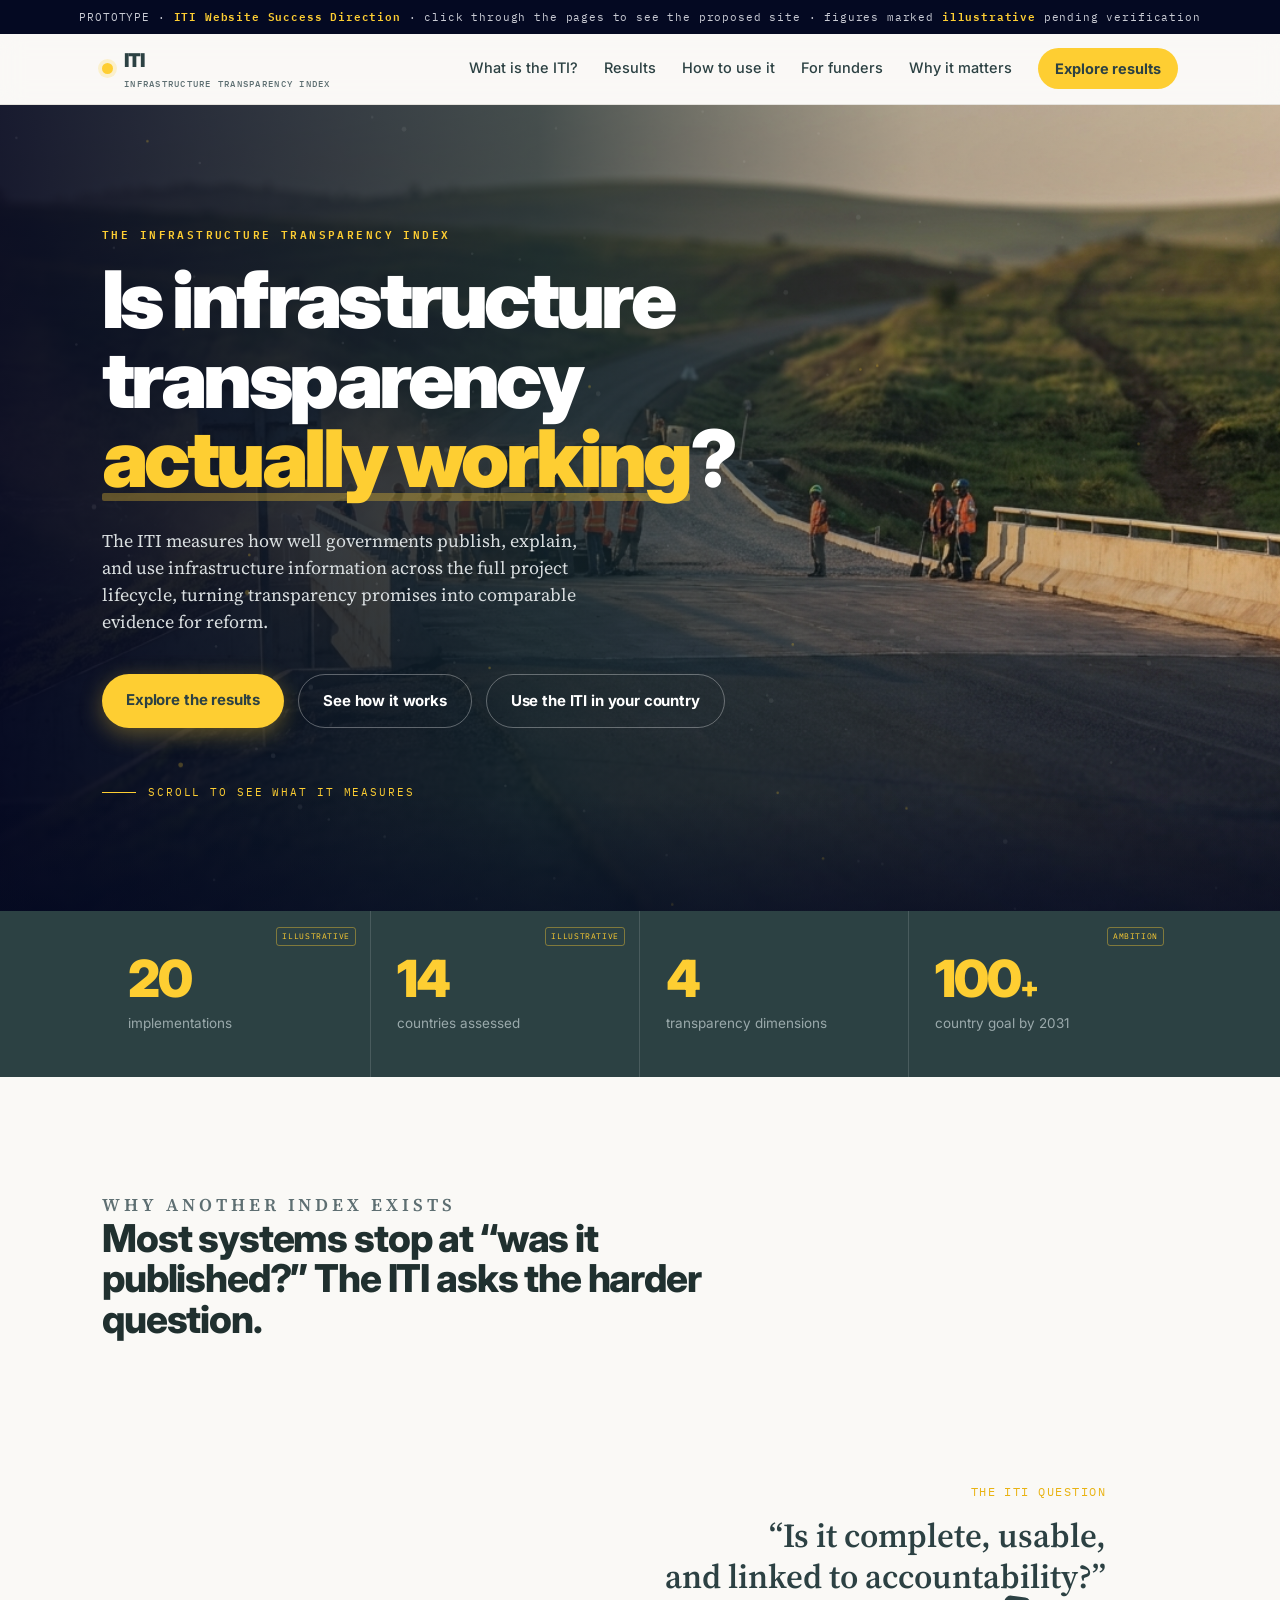
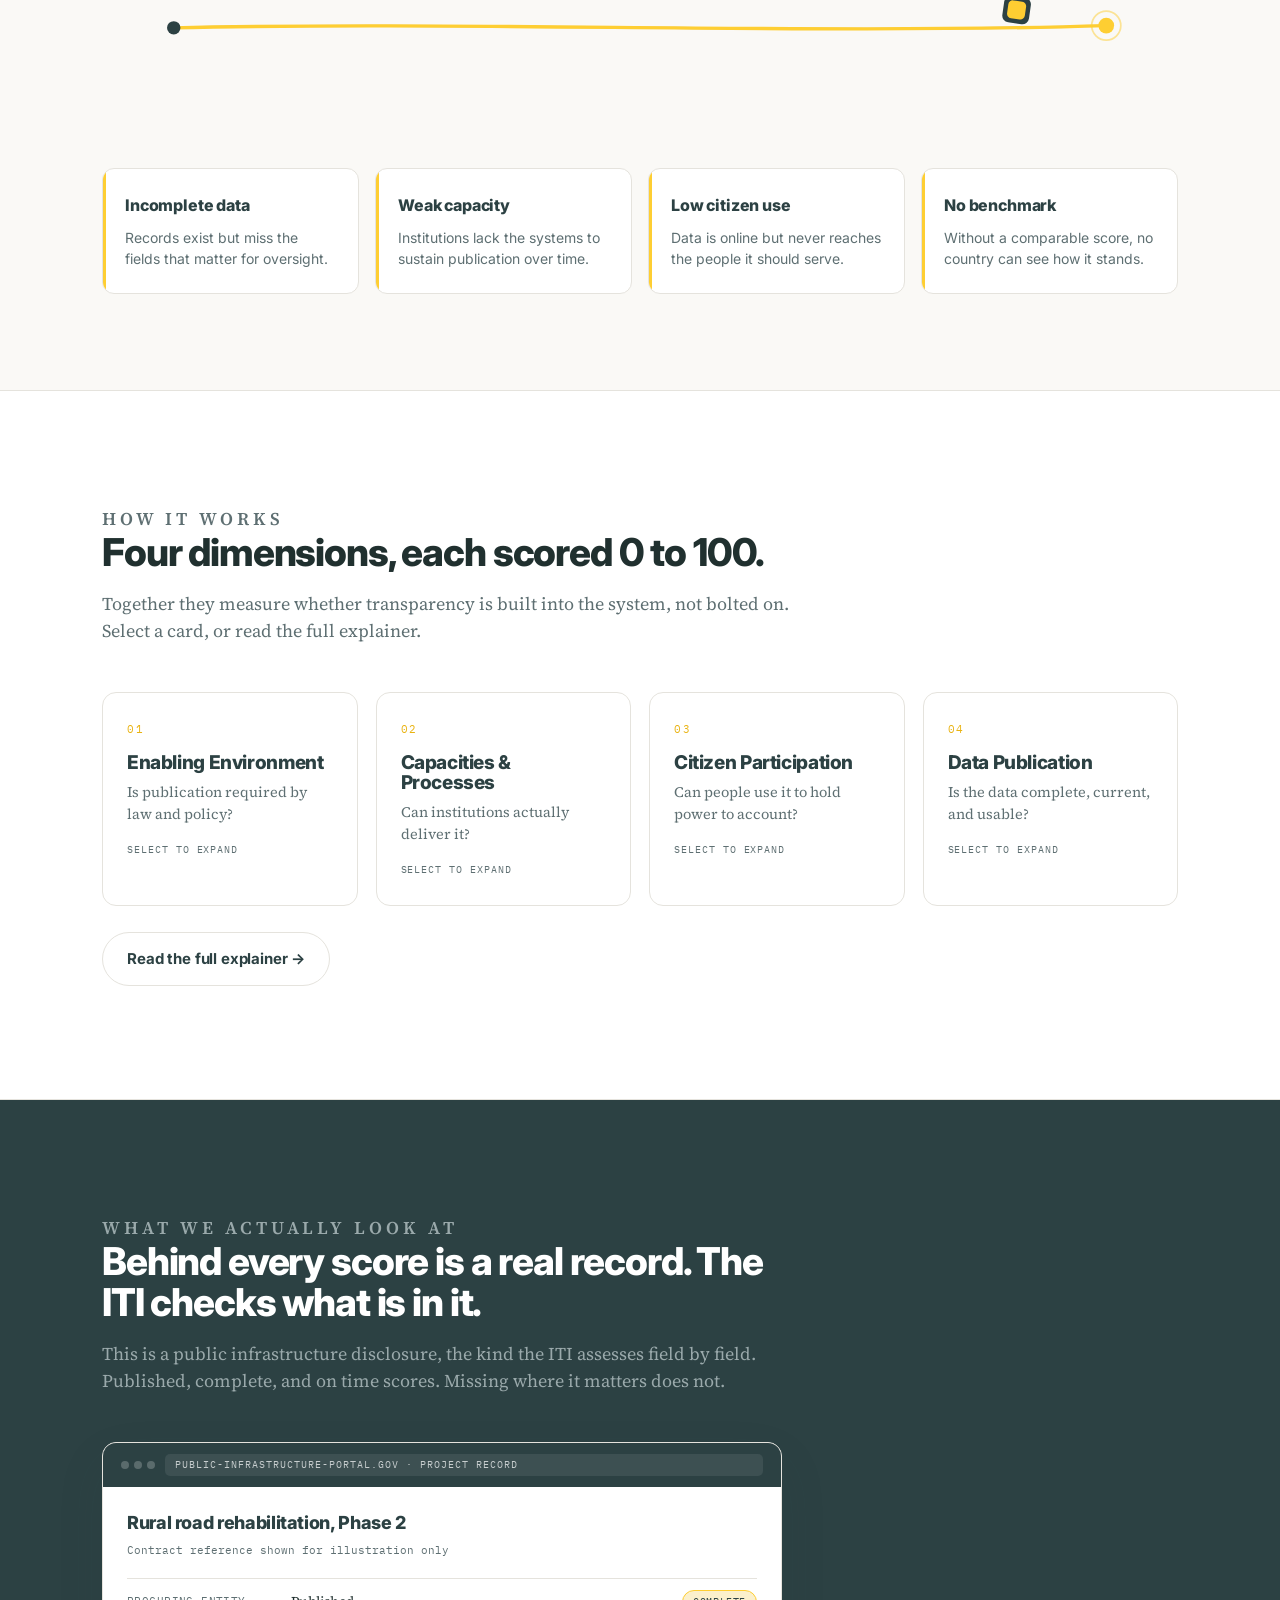
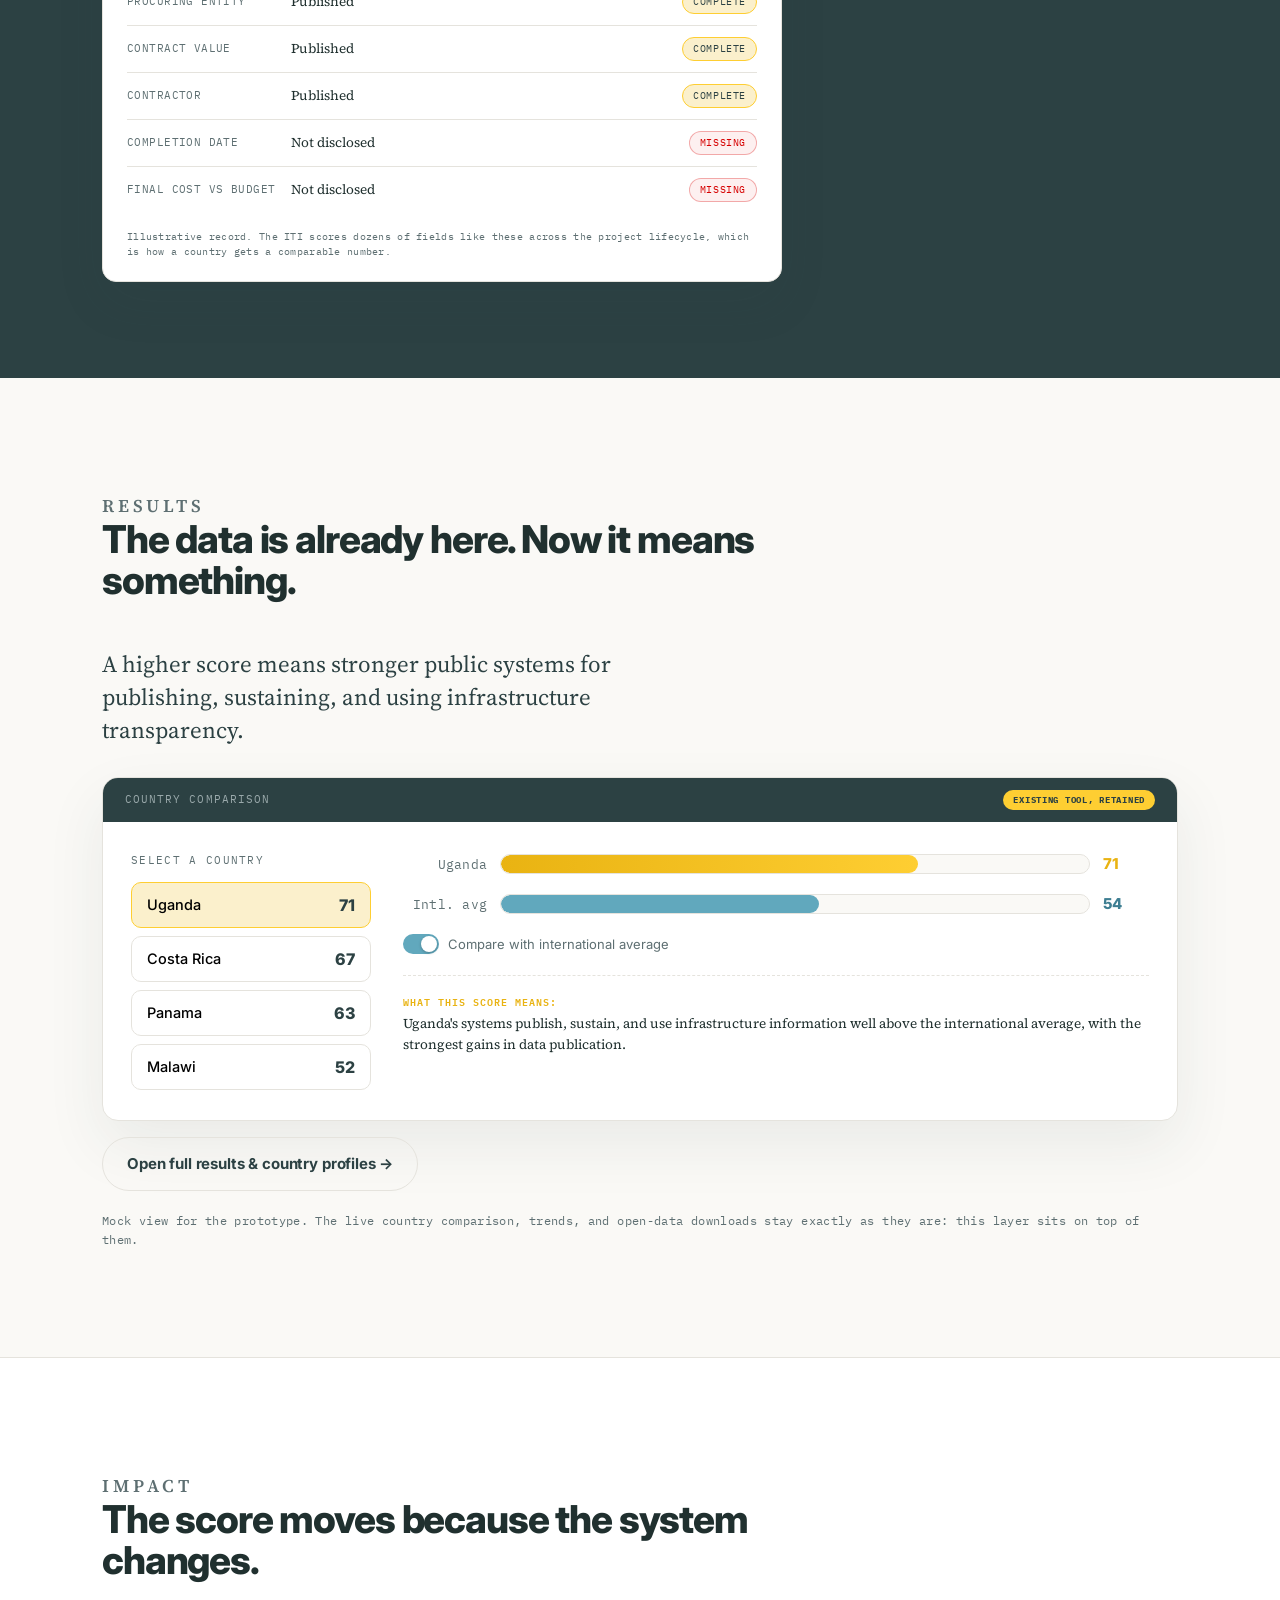
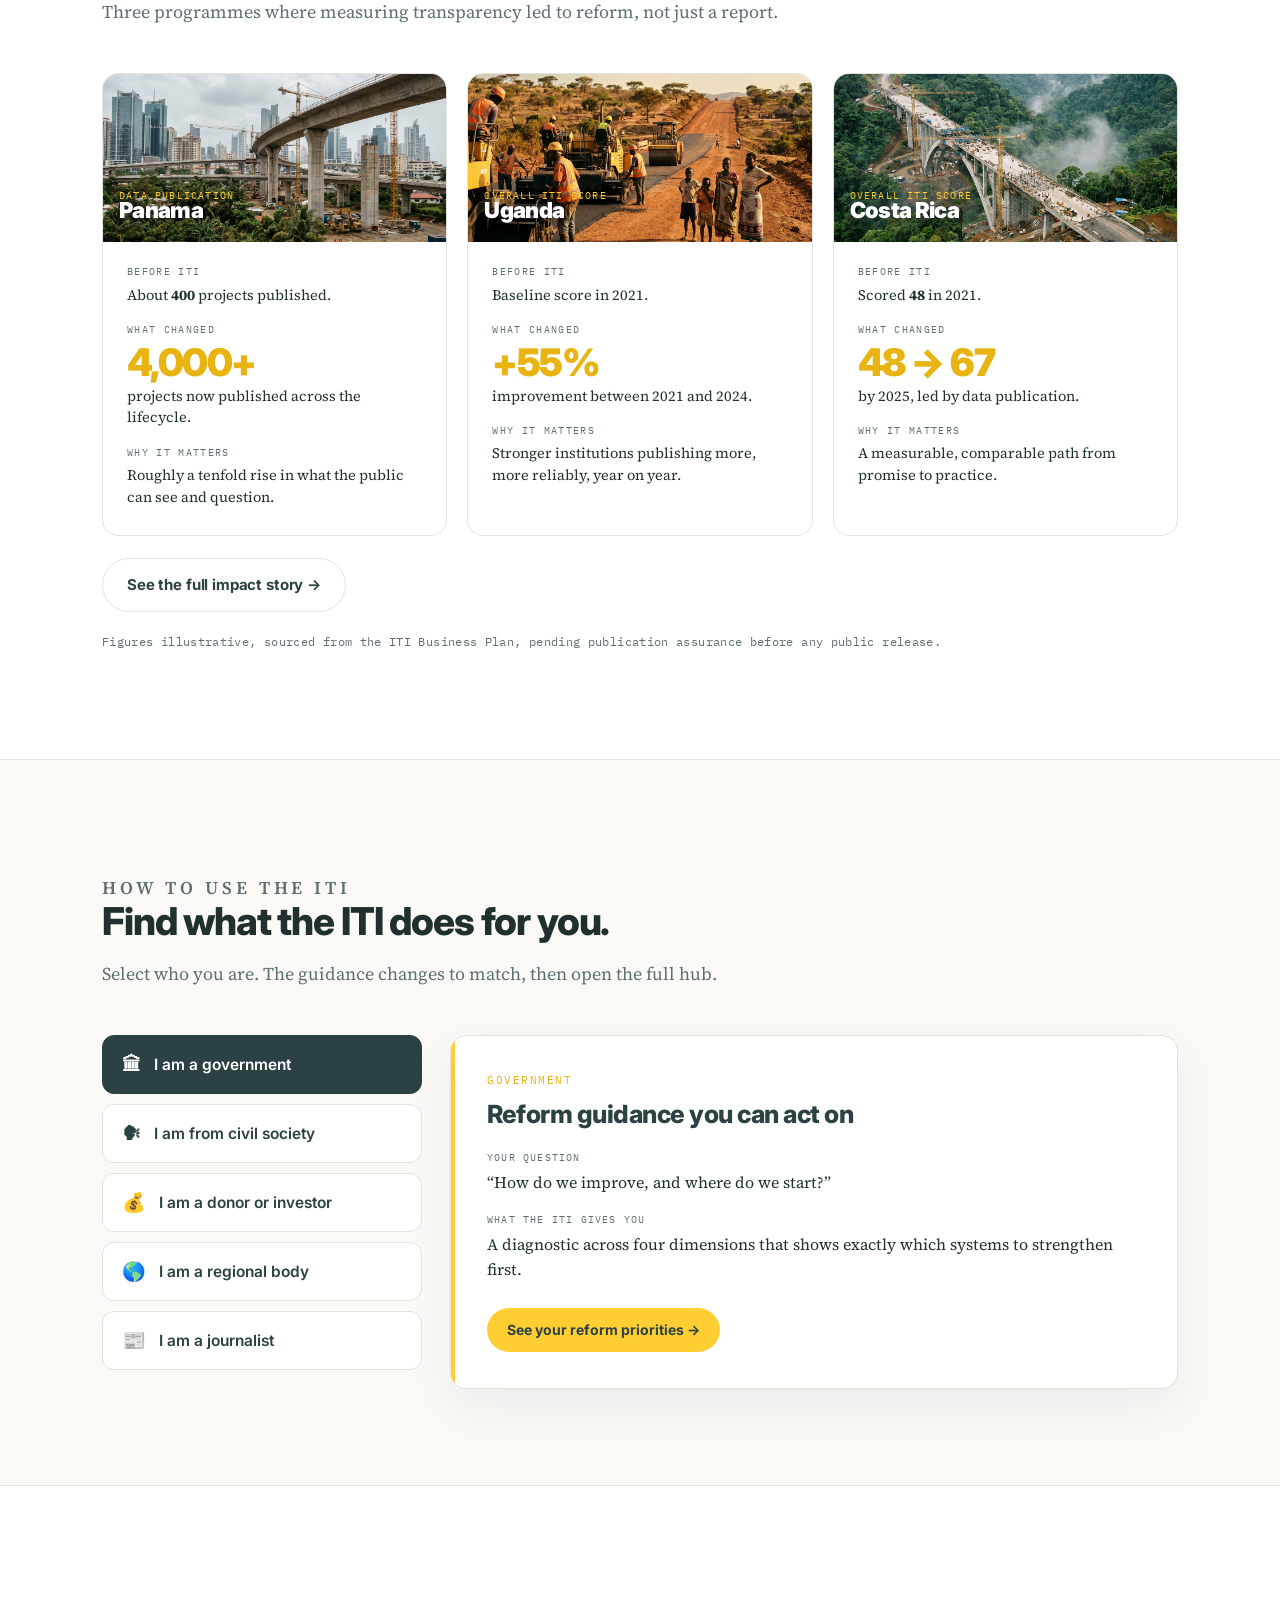
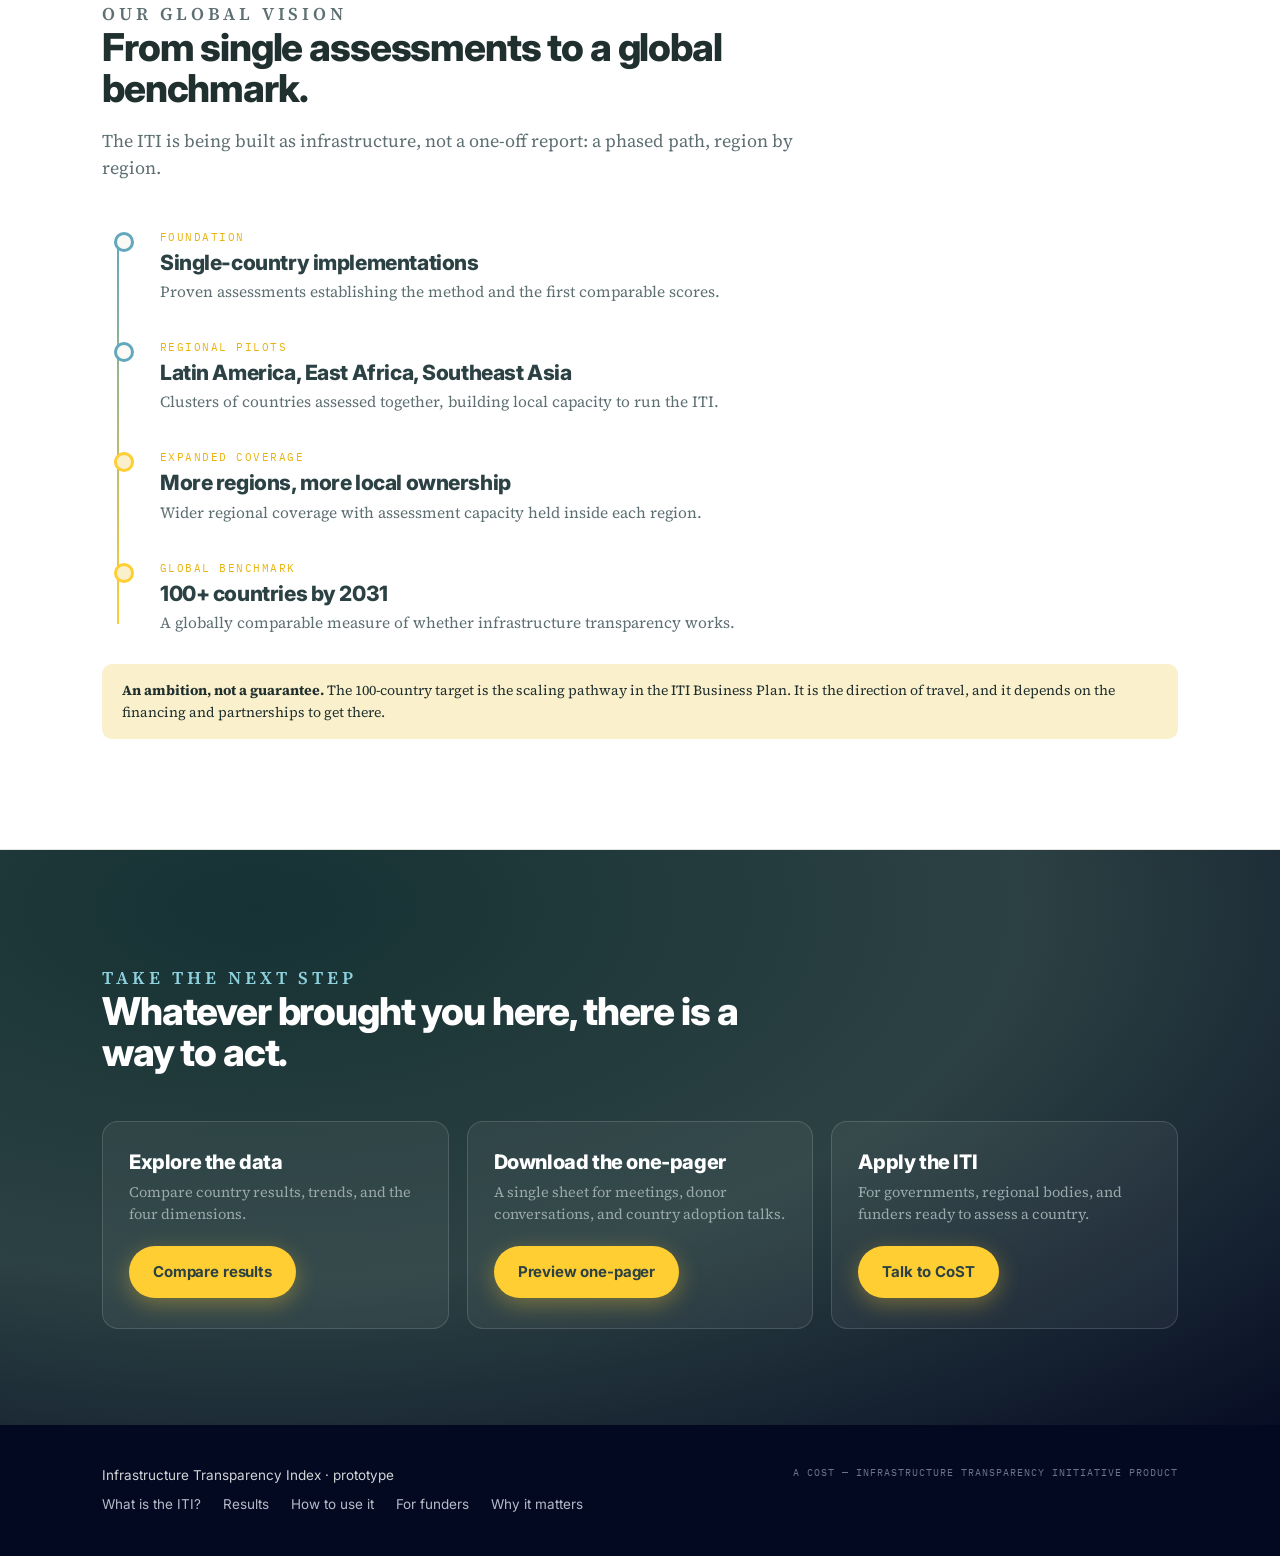
==== commit 81a15885: "Review round 2: funder assurance page + evidence ledger + apply pathway; fix Thailand map error; a11" ====
--- a/index.html
+++ b/index.html
@@ -35,6 +35,7 @@
       <a href="what-is-iti.html">What is the ITI?</a>
       <a href="results.html">Results</a>
       <a href="how-to-use.html">How to use it</a>
+      <a href="for-funders.html">For funders</a>
       <a href="why-it-matters.html">Why it matters</a>
       <a class="btn-sm" href="results.html">Explore results</a>
     </nav>
@@ -45,7 +46,7 @@
 <header class="hero">
   <!-- real infrastructure scene sits behind the gradient; replace the slot with a rights-cleared photo -->
   <div class="heroimg" aria-hidden="true">
-    <div class="imgslot"><img src="assets/img/hero.jpg" alt="A newly built road and bridge crossing East African hills at dawn, with construction workers in hi-vis vests."></div>
+    <div class="imgslot"><img loading="eager" fetchpriority="high" decoding="async" src="assets/img/hero.jpg" alt="A newly built road and bridge crossing East African hills at dawn, with construction workers in hi-vis vests."></div>
   </div>
   <canvas id="field" aria-hidden="true"></canvas>
   <div class="wrap">
@@ -244,7 +245,7 @@
     <div class="impact" id="impact">
       <div class="icard" data-reveal>
         <div class="icard__img">
-          <div class="imgslot"><img src="assets/img/panama.jpg" alt="A metro viaduct under construction on concrete piers against the Panama City skyline."></div>
+          <div class="imgslot"><img loading="lazy" decoding="async" src="assets/img/panama.jpg" alt="A metro viaduct under construction on concrete piers against the Panama City skyline."></div>
           <div class="chead">Data publication</div>
           <div class="cflag">Panama</div>
         </div>
@@ -256,7 +257,7 @@
       </div>
       <div class="icard" data-reveal>
         <div class="icard__img">
-          <div class="imgslot"><img src="assets/img/uganda.jpg" alt="A rural road being paved through the Ugandan countryside, with local workers in hi-vis vests."></div>
+          <div class="imgslot"><img loading="lazy" decoding="async" src="assets/img/uganda.jpg" alt="A rural road being paved through the Ugandan countryside, with local workers in hi-vis vests."></div>
           <div class="chead">Overall ITI score</div>
           <div class="cflag">Uganda</div>
         </div>
@@ -268,7 +269,7 @@
       </div>
       <div class="icard" data-reveal>
         <div class="icard__img">
-          <div class="imgslot"><img src="assets/img/costarica.jpg" alt="A modern bridge crossing lush green Costa Rican mountains and rainforest."></div>
+          <div class="imgslot"><img loading="lazy" decoding="async" src="assets/img/costarica.jpg" alt="A modern bridge crossing lush green Costa Rican mountains and rainforest."></div>
           <div class="chead">Overall ITI score</div>
           <div class="cflag">Costa Rica</div>
         </div>
@@ -347,6 +348,7 @@
         <a href="what-is-iti.html">What is the ITI?</a>
         <a href="results.html">Results</a>
         <a href="how-to-use.html">How to use it</a>
+      <a href="for-funders.html">For funders</a>
         <a href="why-it-matters.html">Why it matters</a>
       </nav>
     </div>
@@ -374,9 +376,12 @@
     <div class="modal__top"><h3>Use the ITI in your country</h3><button class="modal__x" data-close>&times;</button></div>
     <div class="modal__body">
       <p style="margin-top:0;font-size:14.5px;color:var(--muted);">Tell us who you are and we will route you to the right CoST contact.</p>
-      <input class="field" placeholder="Your name" />
-      <input class="field" placeholder="Organisation" />
-      <input class="field" placeholder="Country" />
+      <label class="sr-only" for="cf-name">Your name</label>
+      <input class="field" id="cf-name" name="name" type="text" autocomplete="name" placeholder="Your name" />
+      <label class="sr-only" for="cf-org">Organisation</label>
+      <input class="field" id="cf-org" name="organisation" type="text" autocomplete="organization" placeholder="Organisation" />
+      <label class="sr-only" for="cf-country">Country</label>
+      <input class="field" id="cf-country" name="country" type="text" autocomplete="country-name" placeholder="Country" />
       <button class="btn btn-slate" style="width:100%;margin-top:14px;" data-close>Send (prototype)</button>
       <p class="modal__note">Prototype form. No message is sent. The live version routes to the CoST team.</p>
     </div>
--- a/assets/iti.css
+++ b/assets/iti.css
@@ -38,6 +38,8 @@
 }
 * { box-sizing: border-box; }
 html { scroll-behavior: smooth; -webkit-text-size-adjust: 100%; }
+.sr-only { position: absolute; width: 1px; height: 1px; padding: 0; margin: -1px; overflow: hidden; clip: rect(0,0,0,0); white-space: nowrap; border: 0; }
+:focus-visible { outline: 3px solid var(--gold-deep); outline-offset: 2px; border-radius: 4px; }
 body {
   margin: 0; background: var(--bg); color: var(--ink);
   font-family: var(--sans); font-size: 17px; line-height: 1.6;
@@ -453,6 +455,98 @@
 .mapboxgl-popup-content h4 { margin: 0 0 4px; font-size: 15px; color: var(--slate); font-weight: 800; }
 .mapboxgl-popup-content .ms { font-family: var(--mono); font-size: 11px; color: var(--gold-deep); }
 
+/* =============================================================
+   FUNDER ASSURANCE PAGE
+   ============================================================= */
+/* proof grid: methodology / data / QA / use / limits / cost */
+.proofgrid { display: grid; grid-template-columns: repeat(3,1fr); gap: 18px; }
+.proofcard { background: var(--white); border: 1px solid var(--line); border-radius: 14px; padding: 26px 24px; position: relative; }
+.proofcard .k { font-family: var(--mono); font-size: 10px; letter-spacing: .14em; text-transform: uppercase; color: var(--gold-deep); margin-bottom: 12px; }
+.proofcard h3 { font-size: 18px; font-weight: 800; color: var(--slate); letter-spacing: -0.02em; margin-bottom: 10px; }
+.proofcard p { margin: 0; font-size: 14.5px; line-height: 1.55; color: var(--ink); font-family: var(--serif); }
+.proofcard.limit { border-top: 3px solid var(--red); }
+.proofcard.limit .k { color: var(--red); }
+@media (max-width: 820px){ .proofgrid { grid-template-columns: 1fr 1fr; } }
+@media (max-width: 560px){ .proofgrid { grid-template-columns: 1fr; } }
+
+/* evidence ledger table */
+.ledger { width: 100%; border-collapse: collapse; font-size: 14px; background: var(--white); border: 1px solid var(--line); border-radius: 14px; overflow: hidden; }
+.ledger thead th { background: var(--slate); color: var(--white); font-family: var(--mono); font-size: 10px; letter-spacing: .1em; text-transform: uppercase; text-align: left; padding: 14px 16px; font-weight: 600; }
+.ledger td { padding: 14px 16px; border-top: 1px solid var(--line); vertical-align: top; line-height: 1.45; }
+.ledger td.claim { font-family: var(--sans); font-weight: 700; color: var(--slate); }
+.ledger td.num { font-family: var(--sans); font-weight: 800; color: var(--gold-deep); white-space: nowrap; }
+.ledger .status { font-family: var(--mono); font-size: 9.5px; letter-spacing: .08em; text-transform: uppercase; border-radius: 100px; padding: 3px 10px; display: inline-block; white-space: nowrap; }
+.ledger .status.pending { color: var(--red); background: rgba(214,0,0,.07); border: 1px solid rgba(214,0,0,.3); }
+.ledger .status.verified { color: var(--slate); background: var(--gold-tint); border: 1px solid var(--gold); }
+.ledger-scroll { overflow-x: auto; border-radius: 14px; }
+@media (max-width: 680px){ .ledger { font-size: 13px; } .ledger td, .ledger thead th { padding: 11px 12px; } }
+
+/* complementarity table */
+.compare { width: 100%; border-collapse: collapse; font-size: 14.5px; background: var(--white); border: 1px solid var(--line); border-radius: 14px; overflow: hidden; }
+.compare thead th { background: var(--slate); color: var(--white); font-family: var(--sans); font-weight: 700; text-align: left; padding: 15px 18px; font-size: 14px; }
+.compare thead th:first-child { font-family: var(--mono); font-size: 10px; letter-spacing: .1em; text-transform: uppercase; font-weight: 600; color: var(--muted-d); }
+.compare td { padding: 14px 18px; border-top: 1px solid var(--line); line-height: 1.5; font-family: var(--serif); }
+.compare tbody th { text-align: left; padding: 14px 18px; border-top: 1px solid var(--line); font-family: var(--sans); font-weight: 700; color: var(--slate); font-size: 14px; background: var(--bg); }
+.compare .iti-col { background: var(--gold-tint); }
+.compare thead .iti-col { background: var(--gold-deep); color: var(--slate); }
+.compare-scroll { overflow-x: auto; border-radius: 14px; }
+
+/* pathway / apply timeline */
+.pathway { display: grid; gap: 0; counter-reset: step; }
+.pstep { display: grid; grid-template-columns: 64px 1fr; gap: 22px; padding: 0 0 32px; position: relative; }
+.pstep:last-child { padding-bottom: 0; }
+.pstep::before { counter-increment: step; content: counter(step); grid-column: 1; width: 52px; height: 52px; border-radius: 50%; background: var(--slate); color: var(--gold); font-family: var(--sans); font-weight: 900; font-size: 22px; display: flex; align-items: center; justify-content: center; z-index: 2; }
+.pstep::after { content: ""; position: absolute; left: 25px; top: 52px; bottom: 0; width: 2px; background: var(--line); }
+.pstep:last-child::after { display: none; }
+.pstep__body { padding-top: 4px; }
+.pstep__body h3 { font-size: 19px; font-weight: 800; color: var(--slate); letter-spacing: -0.02em; margin-bottom: 6px; }
+.pstep__meta { display: flex; gap: 18px; flex-wrap: wrap; margin: 10px 0 8px; }
+.pstep__meta span { font-family: var(--mono); font-size: 10.5px; letter-spacing: .04em; color: var(--muted); }
+.pstep__meta b { color: var(--gold-deep); font-weight: 600; }
+.pstep__body p { margin: 0; font-size: 14.5px; line-height: 1.55; color: var(--ink); font-family: var(--serif); }
+@media (max-width: 560px){ .pstep { grid-template-columns: 48px 1fr; gap: 16px; } .pstep::before { width: 40px; height: 40px; font-size: 18px; } .pstep::after { left: 19px; top: 40px; } }
+
+/* =============================================================
+   MOBILE REFINEMENTS (phone-first polish, ≤620px)
+   ============================================================= */
+@media (max-width: 620px) {
+  body { font-size: 16px; }
+  section.block { padding: 56px 0; }
+  section.block.tight { padding: 40px 0; }
+  .sec-head { margin-bottom: 32px; }
+  .sec-head p, .prose, .lead { font-size: 16.5px; }
+  .hero { padding: 84px 0 64px; }
+  .hero p.lede { font-size: 16.5px; margin: 22px 0 28px; }
+  .cta-row { flex-direction: column; align-items: stretch; }
+  .cta-row .btn { text-align: center; }
+  .pagehero { padding: 56px 0 48px; }
+  /* proof strip: tighter and centred on phone */
+  .stat { padding: 26px 18px; text-align: center; }
+  .stat .l { margin-left: auto; margin-right: auto; }
+  .stat .flag { position: static; display: inline-block; margin-bottom: 8px; }
+  /* country profile: stack the score header, give radar room */
+  .scorehead { gap: 18px 28px; }
+  .scorehead .big { font-size: 3.4rem; }
+  .radar-wrap { gap: 22px; }
+  .radar { max-width: 300px; margin: 0 auto; }
+  .dimbar { grid-template-columns: 130px 1fr 34px; gap: 10px; }
+  .dimbar .lab { font-size: 12.5px; }
+  /* dashboard: comfortable stacked layout */
+  .dash__body { padding: 22px 18px; }
+  /* impact image a touch shorter so the card isn't too tall */
+  .icard__img { height: 150px; }
+  /* map: a bit shorter on phone, still usable */
+  #map, .map-canvas, .map-fallback { height: 360px; }
+  /* artefact rows: let long field names wrap rather than crush the value */
+  .artefact__row { grid-template-columns: 110px 1fr auto; gap: 10px; font-size: 12.5px; }
+  .artefact__row .f { font-size: 9.5px; }
+  /* audience full cards already stack via 720px rule; tighten padding */
+  .audrow__id { padding: 22px 22px; }
+  .audrow__body { padding: 22px 22px; }
+  /* timeline: tighter left rail */
+  .stop { padding-left: 44px; }
+}
+
 @media (prefers-reduced-motion: reduce) {
   * { animation: none !important; }
   .hero canvas#field { display:none; }
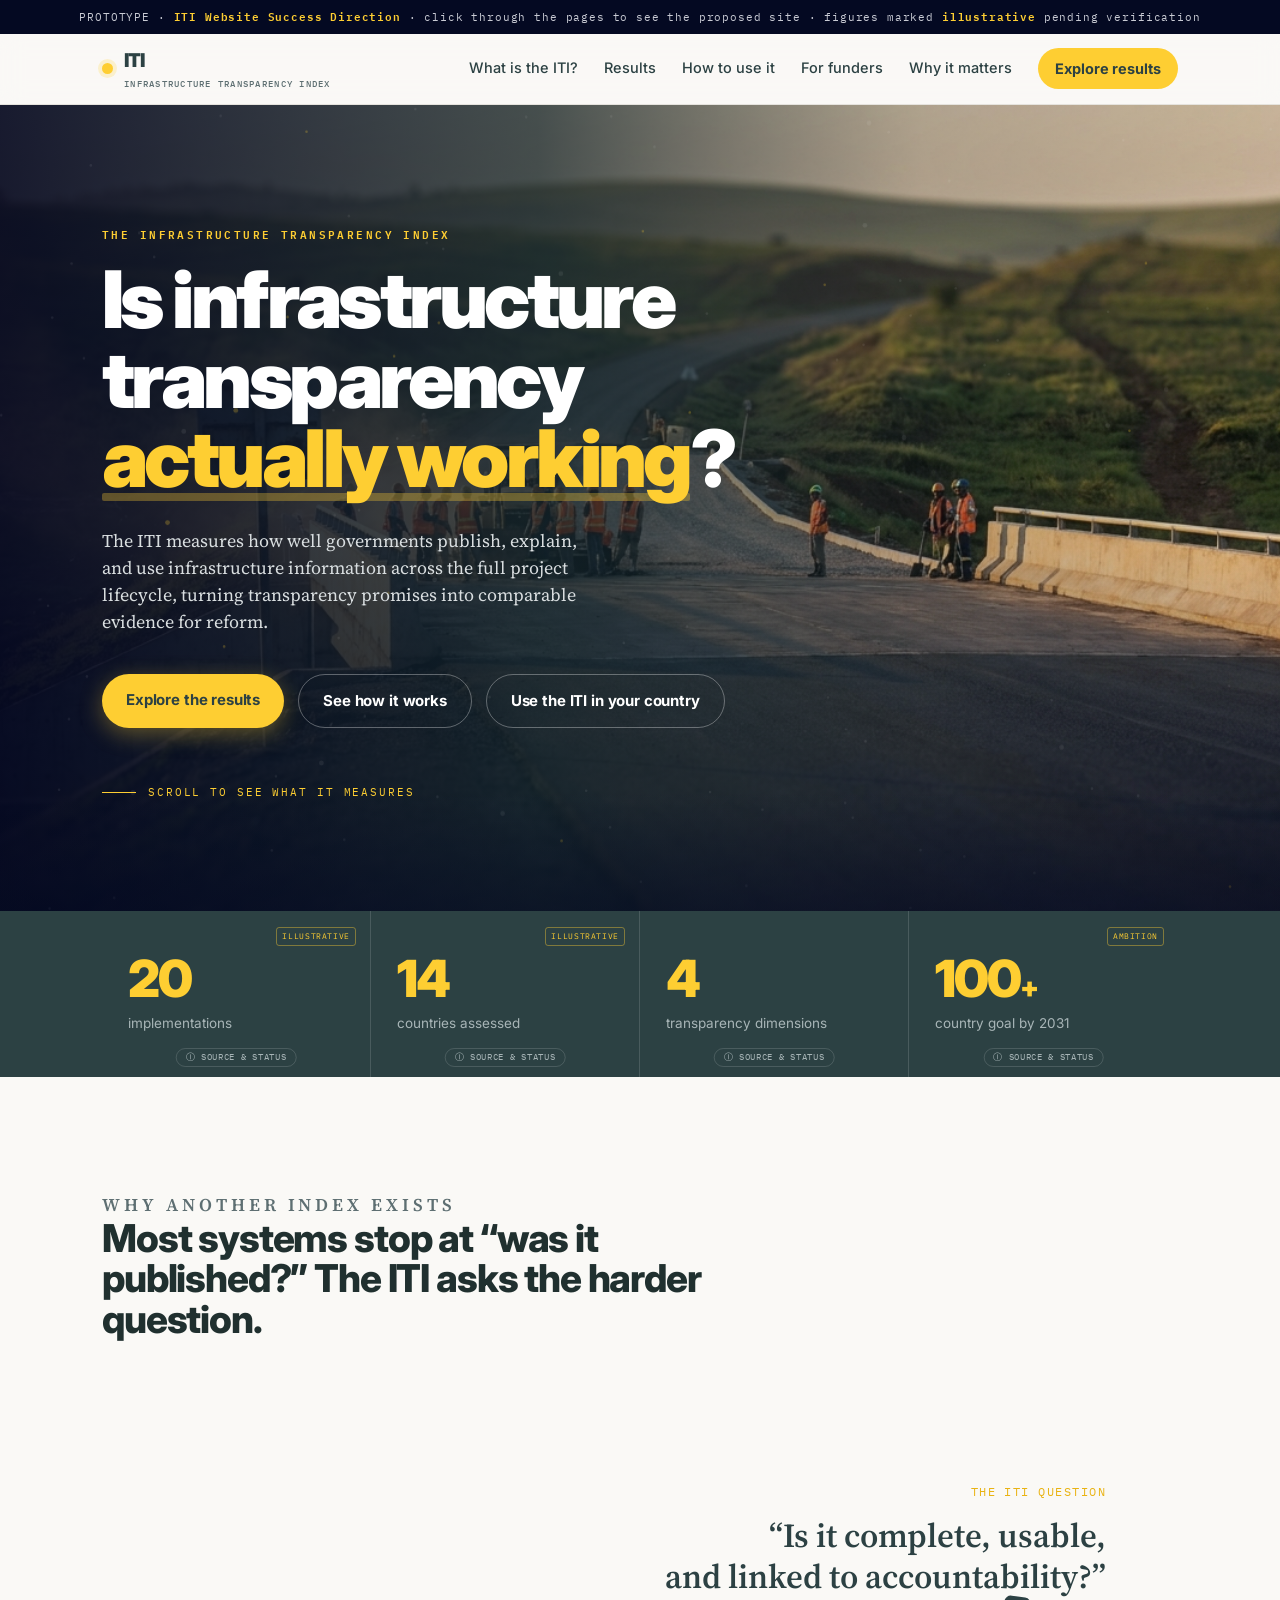
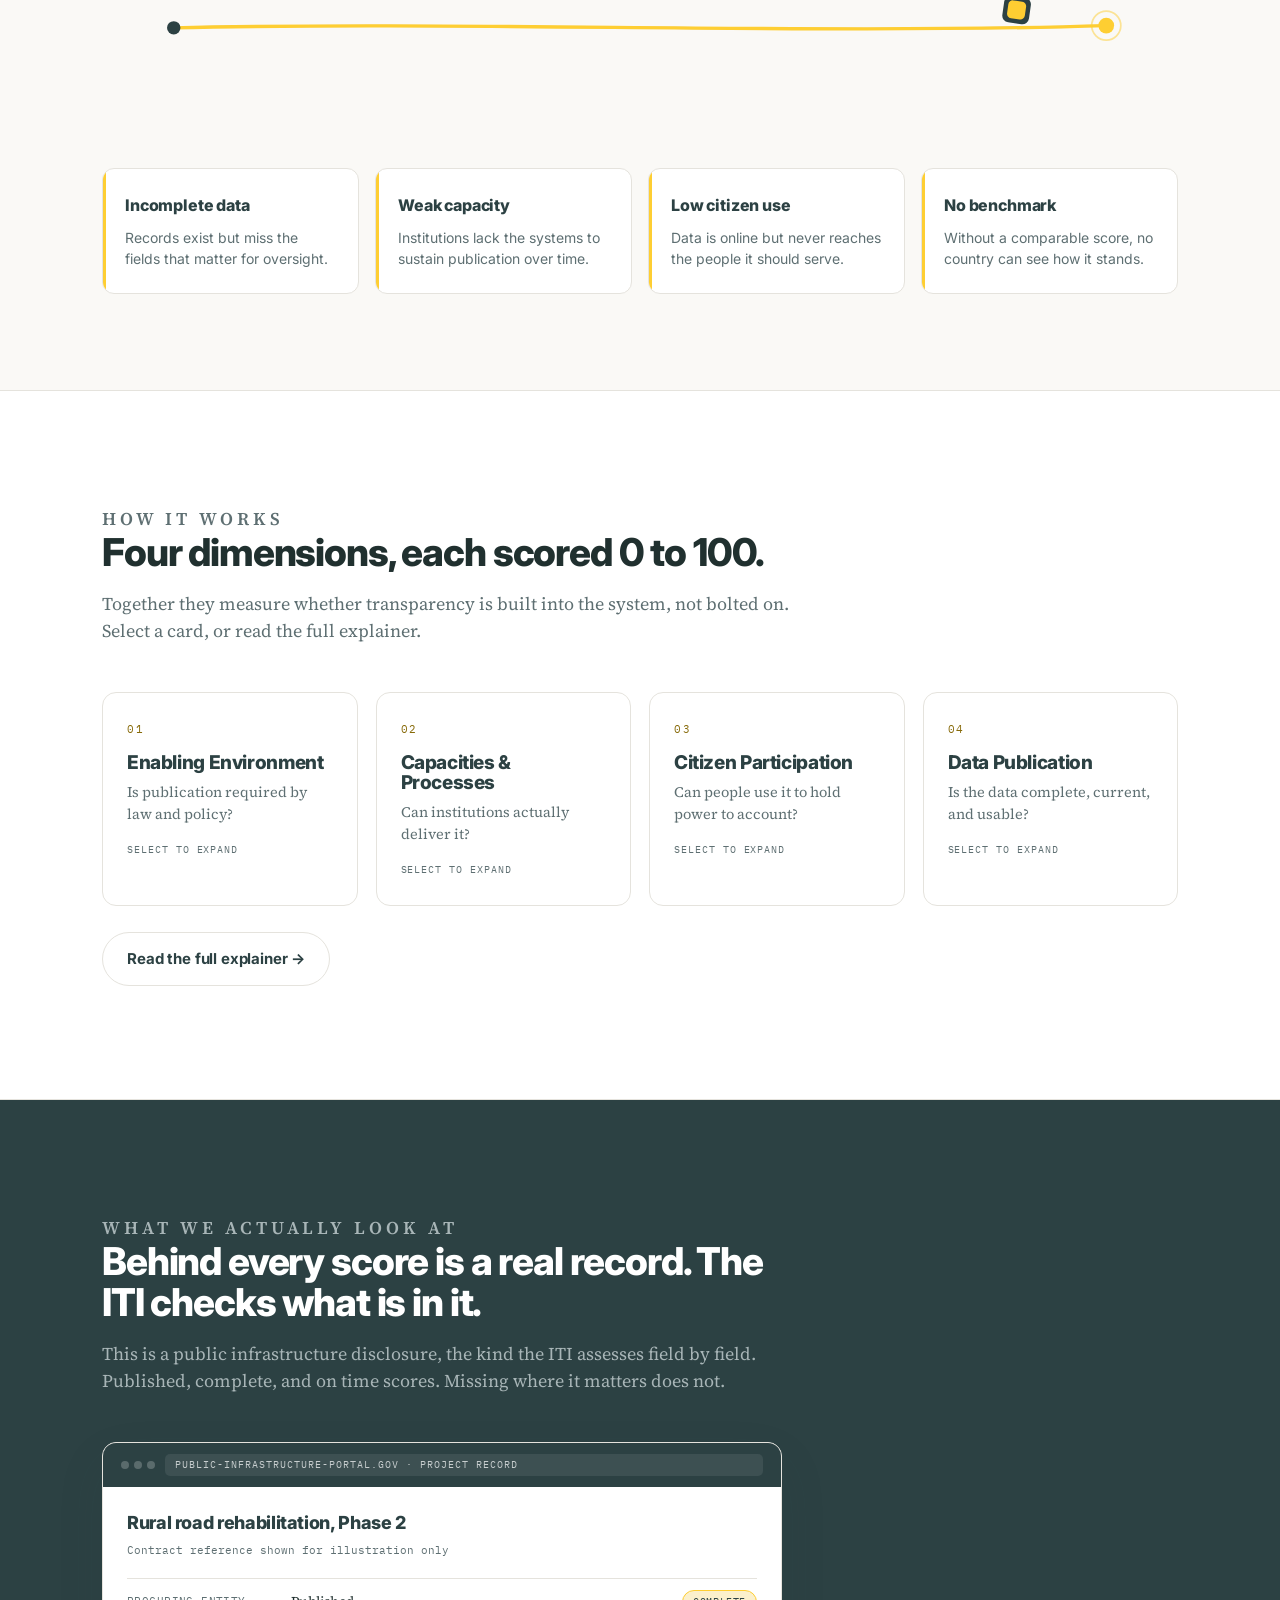
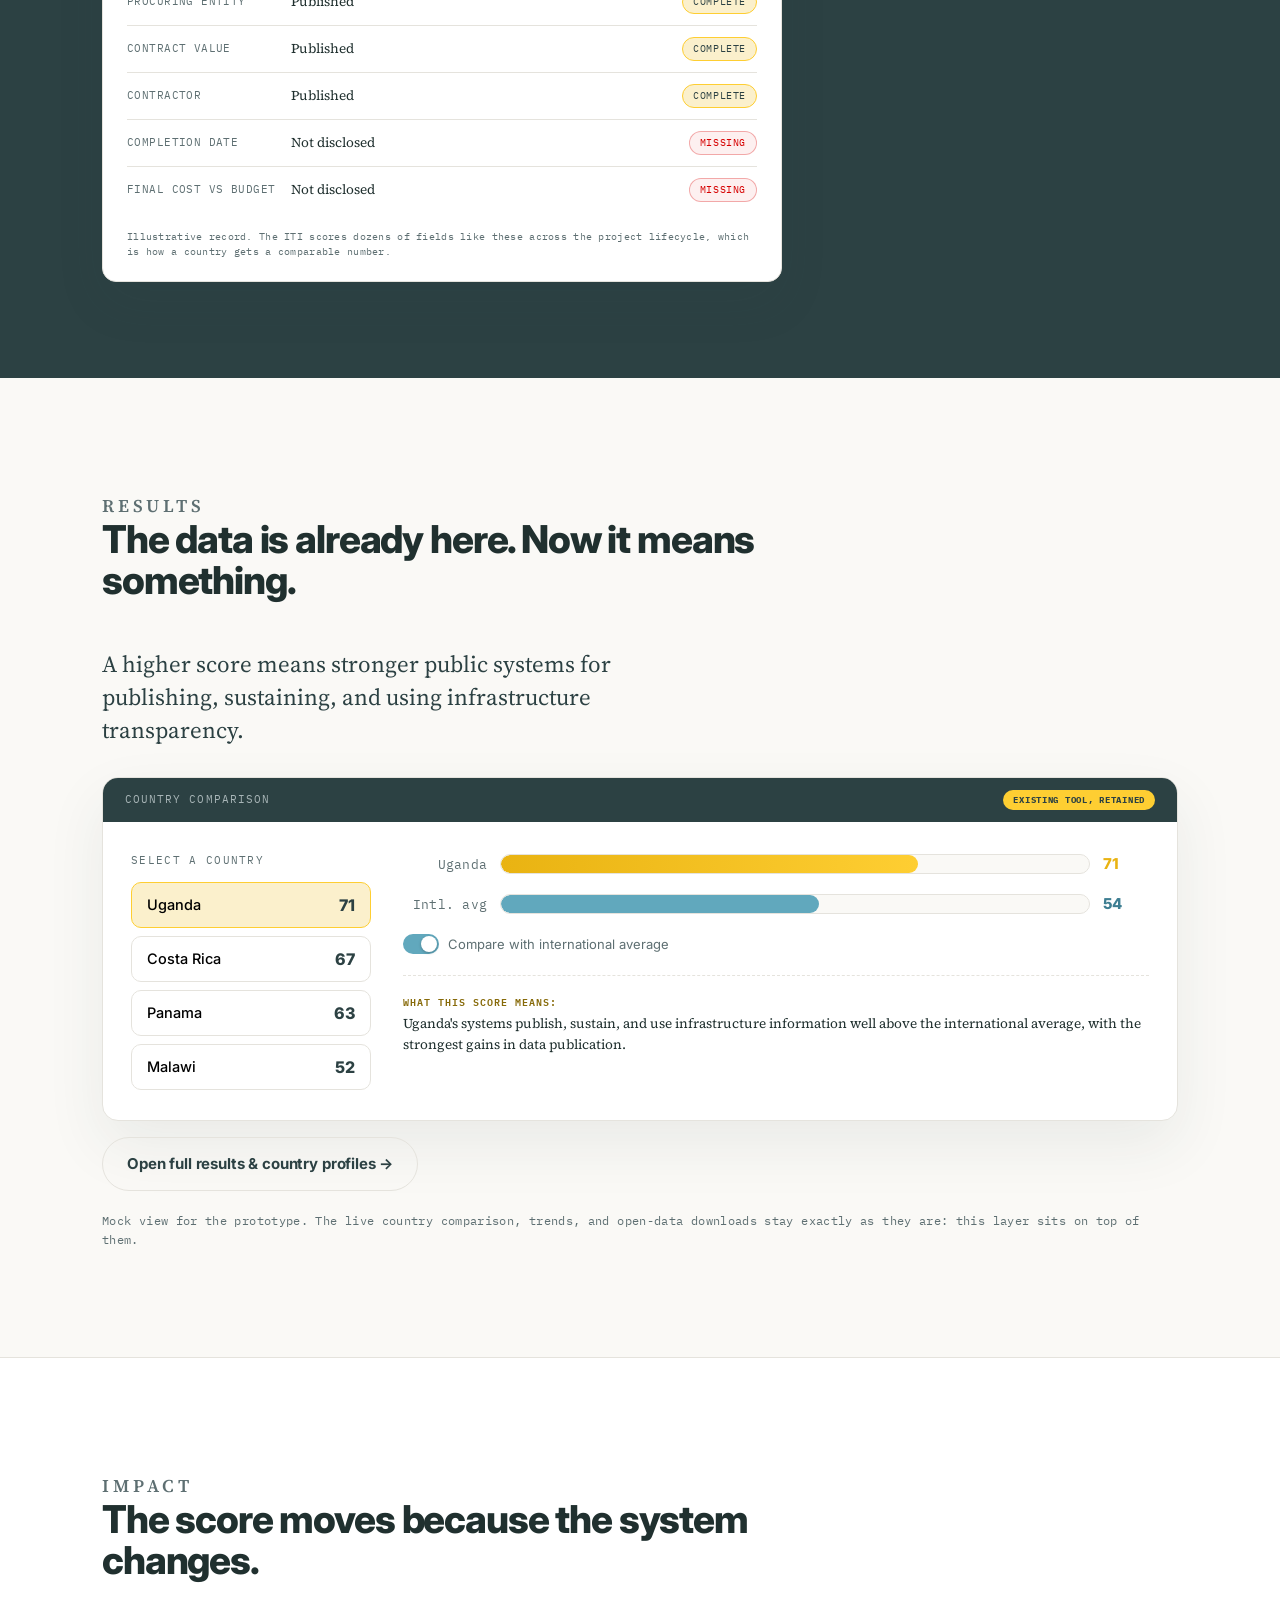
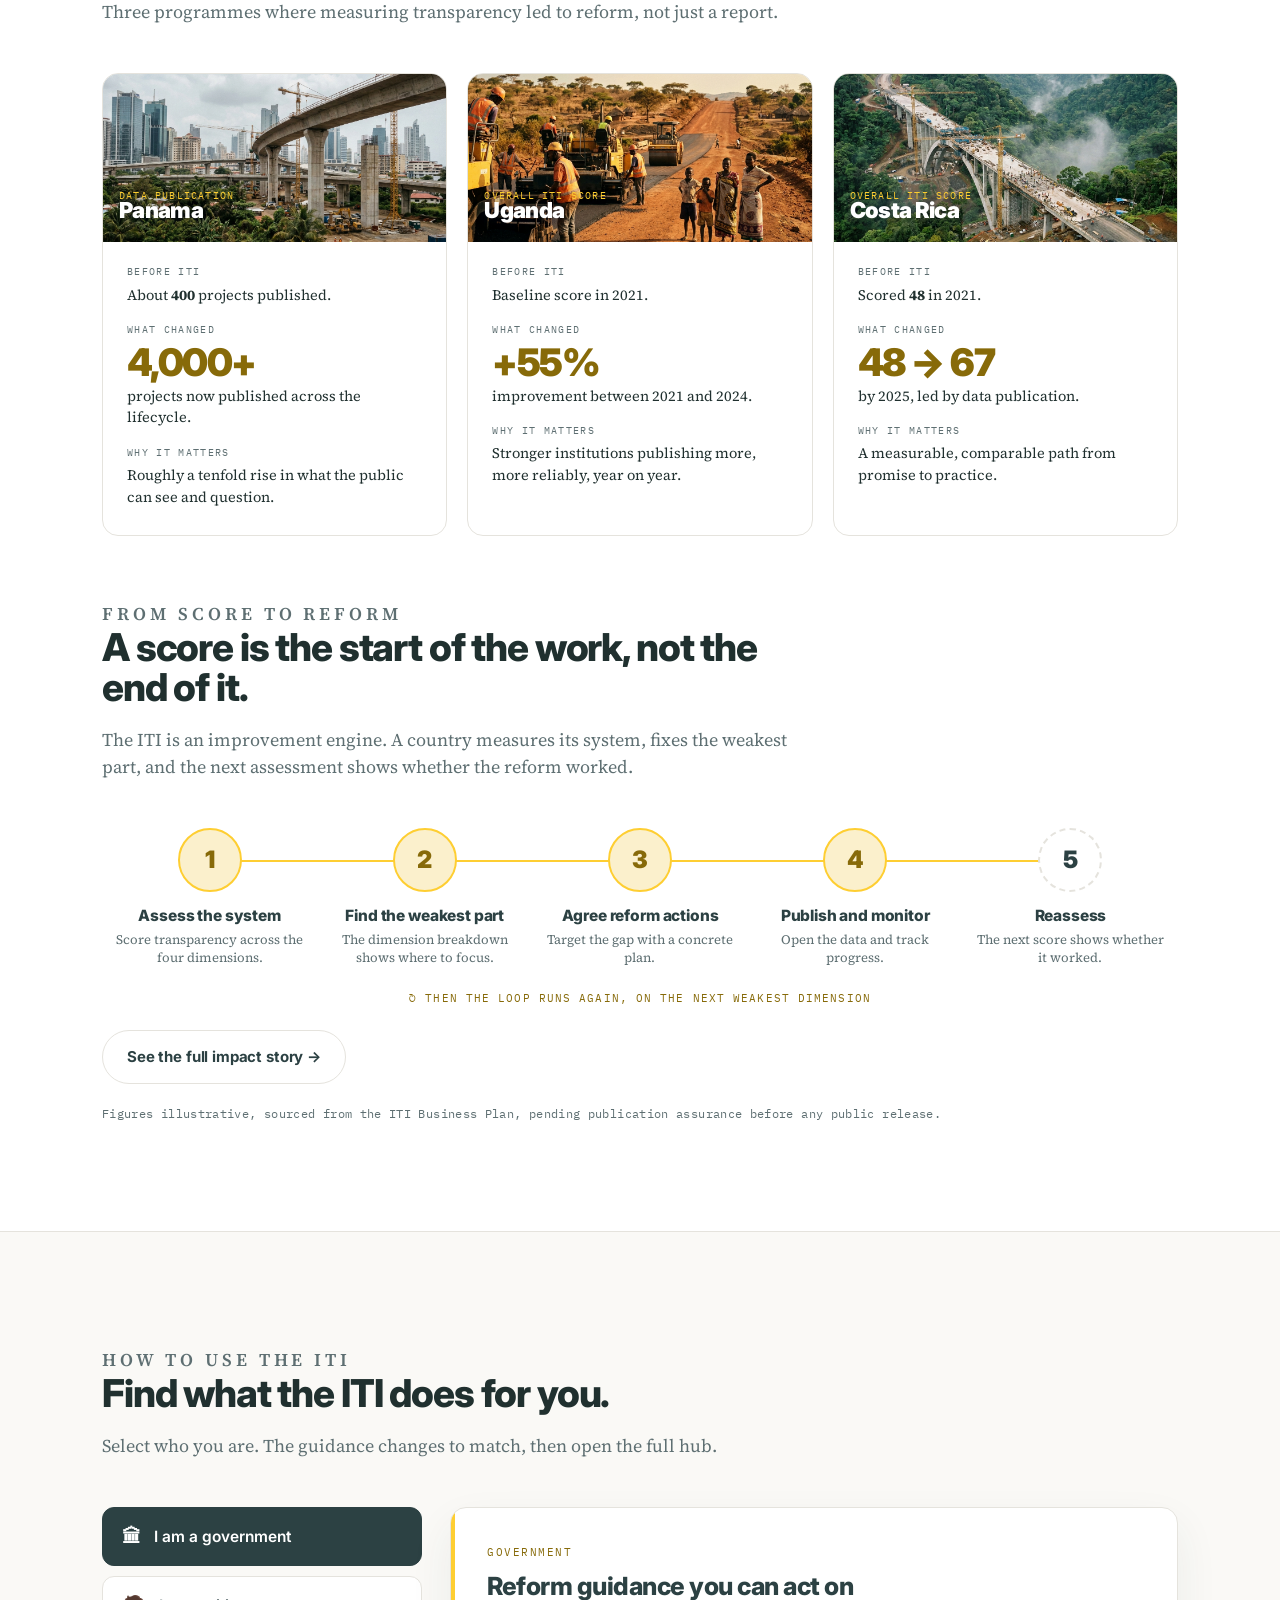
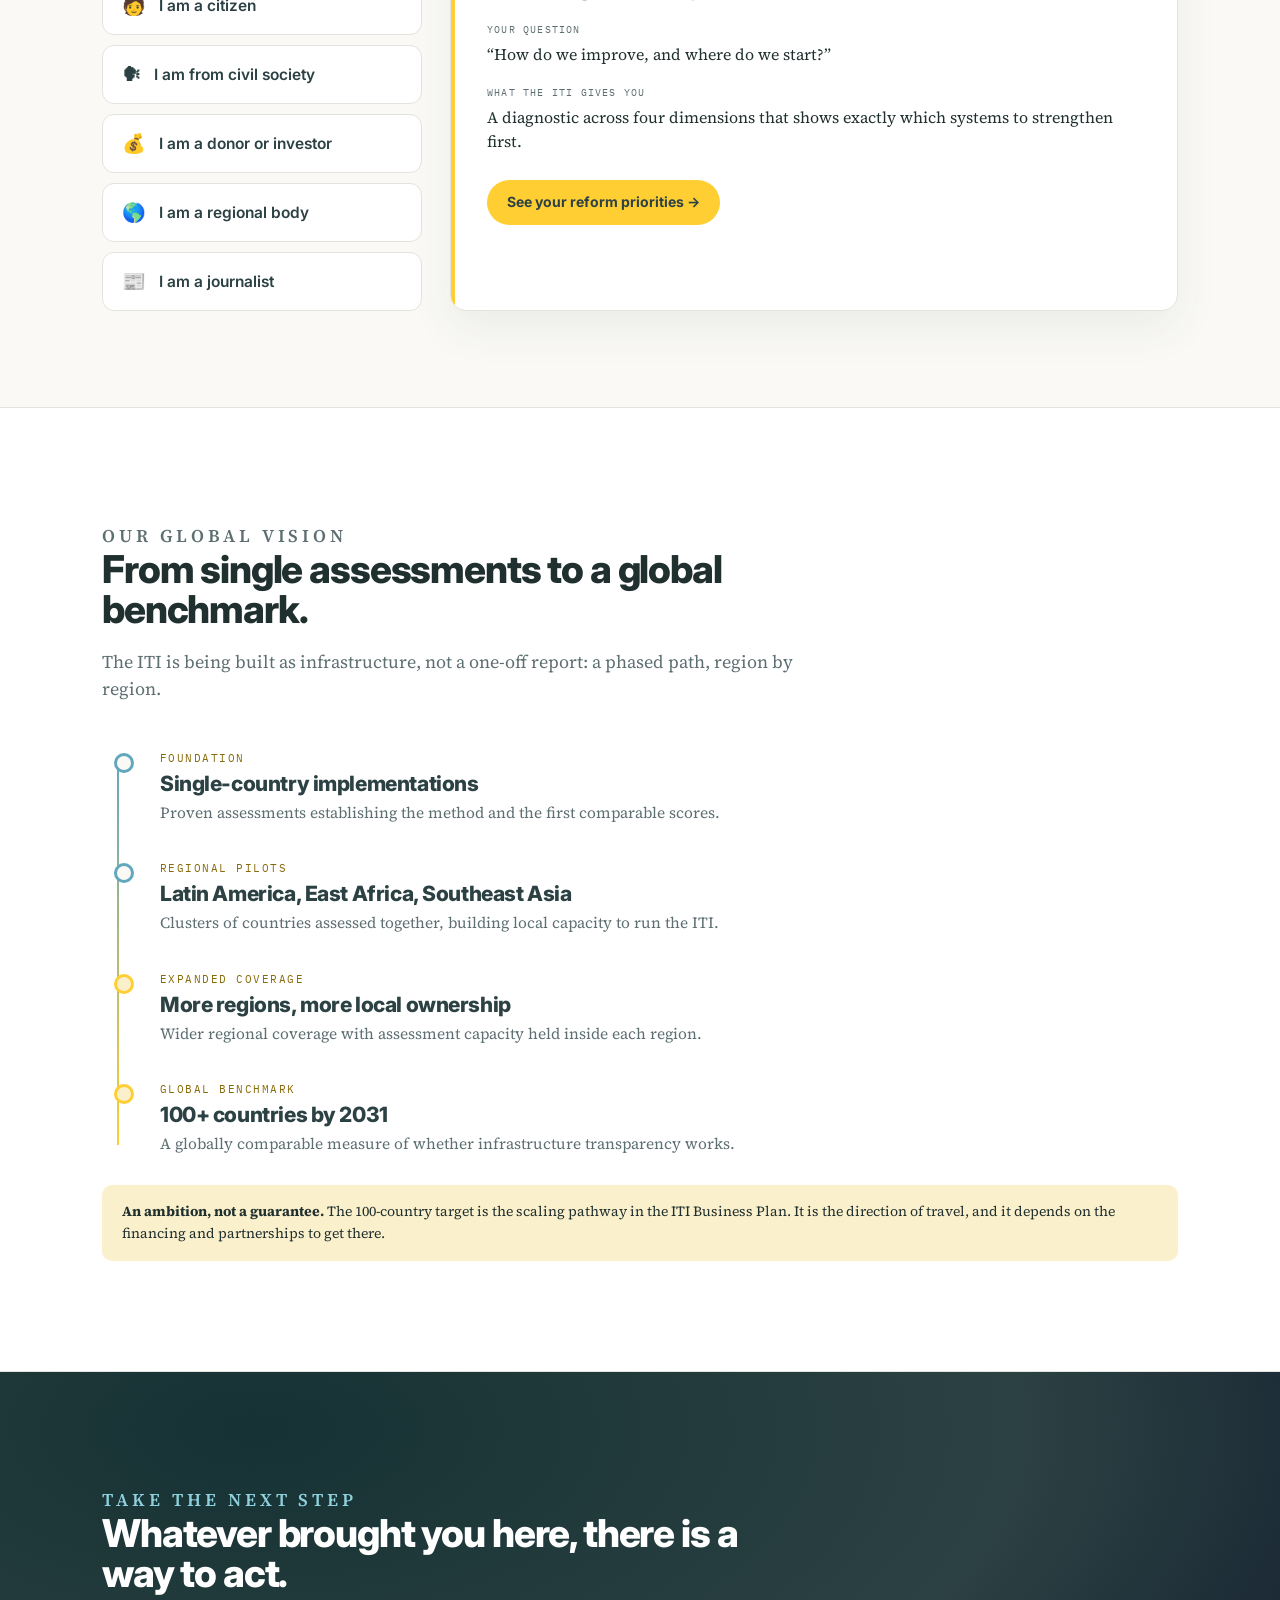
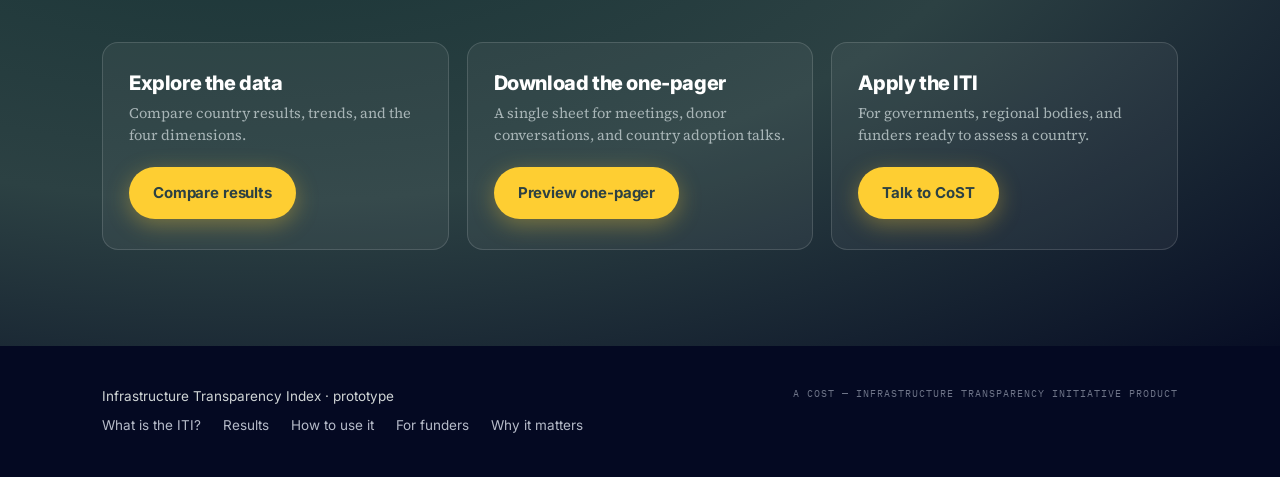
==== commit 576990a9: "Review round 3: citizen pathway, score-to-action loop, site-wide proof drawer (owner+confidence), pe" ====
--- a/index.html
+++ b/index.html
@@ -2,6 +2,7 @@
 <html lang="en">
 <head>
 <meta charset="utf-8">
+<link rel="icon" href="assets/favicon.svg" type="image/svg+xml">
 <meta name="viewport" content="width=device-width, initial-scale=1">
 <title>ITI: is infrastructure transparency working? | Prototype</title>
 <meta name="description" content="The Infrastructure Transparency Index shows whether infrastructure transparency is working in practice. Prototype homepage direction.">
@@ -66,10 +67,10 @@
 <div class="proof">
   <div class="wrap">
     <div class="proof__grid">
-      <div class="stat"><span class="flag">illustrative</span><div class="n" data-stat="implementations">20</div><div class="l">implementations</div></div>
-      <div class="stat"><span class="flag">illustrative</span><div class="n" data-stat="countries">14</div><div class="l">countries assessed</div></div>
-      <div class="stat"><div class="n" data-stat="dimensions">4</div><div class="l">transparency dimensions</div></div>
-      <div class="stat"><span class="flag">ambition</span><div class="n" data-stat="ambition">100<span class="suf">+</span></div><div class="l">country goal by 2031</div></div>
+      <div class="stat has-proof"><span class="flag">illustrative</span><div class="n" data-stat="implementations">20</div><div class="l">implementations</div><button class="proofbtn" data-proof="implementations" aria-label="Source and status for this figure">source &amp; status</button></div>
+      <div class="stat has-proof"><span class="flag">illustrative</span><div class="n" data-stat="countries">14</div><div class="l">countries assessed</div><button class="proofbtn" data-proof="countries" aria-label="Source and status for this figure">source &amp; status</button></div>
+      <div class="stat has-proof"><div class="n" data-stat="dimensions">4</div><div class="l">transparency dimensions</div><button class="proofbtn" data-proof="dimensions" aria-label="Source and status for this figure">source &amp; status</button></div>
+      <div class="stat has-proof"><span class="flag">ambition</span><div class="n" data-stat="ambition">100<span class="suf">+</span></div><div class="l">country goal by 2031</div><button class="proofbtn" data-proof="ambition" aria-label="Source and status for this figure">source &amp; status</button></div>
     </div>
   </div>
 </div>
@@ -280,6 +281,20 @@
         </dl></div>
       </div>
     </div>
+    <!-- score-to-action loop: ITI as improvement engine, not just an index -->
+    <div class="sec-head" style="margin-top:64px;">
+      <p class="eyebrow">From score to reform</p>
+      <h2>A score is the start of the work, not the end of it.</h2>
+      <p>The ITI is an improvement engine. A country measures its system, fixes the weakest part, and the next assessment shows whether the reform worked.</p>
+    </div>
+    <div class="loop" id="loop">
+      <div class="loopstep"><div class="ring">1</div><h3>Assess the system</h3><p>Score transparency across the four dimensions.</p></div>
+      <div class="loopstep"><div class="ring">2</div><h3>Find the weakest part</h3><p>The dimension breakdown shows where to focus.</p></div>
+      <div class="loopstep"><div class="ring">3</div><h3>Agree reform actions</h3><p>Target the gap with a concrete plan.</p></div>
+      <div class="loopstep"><div class="ring">4</div><h3>Publish and monitor</h3><p>Open the data and track progress.</p></div>
+      <div class="loopstep reassess"><div class="ring">5</div><h3>Reassess</h3><p>The next score shows whether it worked.</p></div>
+    </div>
+    <div class="loop-back"><span class="arc">&#8635;</span> then the loop runs again, on the next weakest dimension</div>
     <p style="margin-top:22px;"><a class="btn btn-outline" href="why-it-matters.html">See the full impact story &rarr;</a></p>
     <p class="illus-note">Figures illustrative, sourced from the ITI Business Plan, pending publication assurance before any public release.</p>
   </div>
@@ -296,6 +311,7 @@
     <div class="aud">
       <div class="tiles" id="tiles">
         <button class="tile active" data-a="gov"><span class="ic">&#127963;</span> I am a government</button>
+        <button class="tile" data-a="pub"><span class="ic">&#129489;</span> I am a citizen</button>
         <button class="tile" data-a="civ"><span class="ic">&#128483;</span> I am from civil society</button>
         <button class="tile" data-a="don"><span class="ic">&#128176;</span> I am a donor or investor</button>
         <button class="tile" data-a="reg"><span class="ic">&#127758;</span> I am a regional body</button>
@@ -382,8 +398,8 @@
       <input class="field" id="cf-org" name="organisation" type="text" autocomplete="organization" placeholder="Organisation" />
       <label class="sr-only" for="cf-country">Country</label>
       <input class="field" id="cf-country" name="country" type="text" autocomplete="country-name" placeholder="Country" />
-      <button class="btn btn-slate" style="width:100%;margin-top:14px;" data-close>Send (prototype)</button>
-      <p class="modal__note">Prototype form. No message is sent. The live version routes to the CoST team.</p>
+      <a class="btn btn-slate" style="width:100%;margin-top:14px;text-align:center;display:block;" href="mailto:contact@infrastructuretransparency.org?subject=ITI%20enquiry&body=Name%3A%0AOrganisation%3A%0ACountry%3A%0A%0AMy%20enquiry%3A">Open an email to CoST</a>
+      <p class="modal__note">Prototype: this opens your email app addressed to CoST. The live site would route the form directly. Confirm the correct CoST address before launch.</p>
     </div>
   </div>
 </div>
--- a/assets/iti.css
+++ b/assets/iti.css
@@ -15,7 +15,8 @@
 
 :root {
   --gold:        #FECE32;
-  --gold-deep:   #E9B312;
+  --gold-deep:   #E9B312;   /* bright gold: fills, borders, text on DARK grounds only */
+  --gold-text:   #876A09;   /* AA-compliant gold for TEXT on white/light grounds (5.1:1) */
   --gold-soft:   #FFE07A;
   --gold-tint:   #FBF0CC;
   --slate:       #2C4143;
@@ -27,7 +28,7 @@
   --red:         #D60000;
   --ink:         #20302F;
   --muted:       #5E6F72;
-  --muted-d:     #9AA9AB;   /* on dark grounds */
+  --muted-d:     #A8B5B7;   /* on dark grounds */
   --line:        #E5E3DD;
   --line-d:      rgba(255,255,255,.14);
   --bg:          #FAF9F6;
@@ -50,7 +51,7 @@
 .wrap-narrow { max-width: 760px; margin: 0 auto; padding: 0 32px; }
 .eyebrow {
   font-family: var(--mono); font-size: 11px; font-weight: 600;
-  letter-spacing: 0.22em; text-transform: uppercase; color: var(--gold-deep);
+  letter-spacing: 0.22em; text-transform: uppercase; color: var(--gold-text);
   margin: 0 0 18px;
 }
 a { color: var(--teal-deep); }
@@ -72,7 +73,7 @@
 .brandmark small { display: block; font-family: var(--mono); font-size: 9px; letter-spacing: 0.14em; color: var(--muted); font-weight: 500; text-transform: uppercase; }
 .navlinks { display: flex; gap: 26px; font-size: 14.5px; align-items: center; }
 .navlinks a { color: var(--slate); text-decoration: none; padding: 4px 0; border-bottom: 2px solid transparent; font-weight: 500; transition: color .15s; }
-.navlinks a:hover { color: var(--gold-deep); }
+.navlinks a:hover { color: var(--gold-text); }
 .navlinks a.active { color: var(--slate); border-bottom-color: var(--gold); }
 .navlinks .btn-sm { color: var(--slate); background: var(--gold); padding: 9px 17px; border-radius: 100px; border-bottom: 0; font-weight: 700; }
 .navlinks .btn-sm:hover { color: var(--slate); background: var(--gold-soft); }
@@ -95,7 +96,7 @@
 .btn-slate { background: var(--slate); color: var(--white); }
 .btn-slate:hover { background: var(--slate-deep); color: var(--white); }
 .btn-outline { background: transparent; color: var(--slate); border: 1.5px solid var(--line); }
-.btn-outline:hover { border-color: var(--gold-deep); color: var(--gold-deep); }
+.btn-outline:hover { border-color: var(--gold-deep); color: var(--gold-text); }
 
 /* ---- home hero: full-bleed dark editorial scene ---- */
 .hero { position: relative; background: radial-gradient(120% 130% at 78% 8%, #163234 0%, var(--slate) 38%, var(--navy) 100%); color: var(--white); padding: 120px 0 110px; overflow: hidden; }
@@ -179,13 +180,13 @@
 .dim { background: var(--white); border: 1px solid var(--line); border-radius: 14px; padding: 28px 24px; cursor: pointer; transition: border-color .15s, box-shadow .2s, transform .2s; }
 .dim:hover { border-color: var(--gold); transform: translateY(-3px); box-shadow: 0 18px 40px rgba(44,65,67,.09); }
 .dim.open { border-color: var(--gold); box-shadow: 0 18px 40px rgba(44,65,67,.10); }
-.dim .num { font-family: var(--mono); font-size: 11px; color: var(--gold-deep); letter-spacing: .14em; }
+.dim .num { font-family: var(--mono); font-size: 11px; color: var(--gold-text); letter-spacing: .14em; }
 .dim h3 { font-size: 19px; font-weight: 800; margin: 14px 0 9px; color: var(--slate); letter-spacing:-0.02em; }
 .dim .ask { font-size: 14.5px; color: var(--muted); line-height: 1.5; font-family: var(--serif); }
 .dim .more { font-size: 14px; color: var(--ink); line-height: 1.58; max-height: 0; overflow: hidden; transition: max-height .28s ease, margin .28s ease, opacity .2s; opacity: 0; margin-top: 0; font-family: var(--serif); }
 .dim.open .more { max-height: 260px; opacity: 1; margin-top: 16px; padding-top: 16px; border-top: 1px solid var(--line); }
 .dim .hint { font-family: var(--mono); font-size: 9.5px; letter-spacing: .1em; color: var(--muted); text-transform: uppercase; margin-top: 16px; }
-.dim.open .hint { color: var(--gold-deep); }
+.dim.open .hint { color: var(--gold-text); }
 @media (max-width: 760px){ .dims { grid-template-columns: 1fr 1fr; } }
 
 /* ---- results / mock dashboard ---- */
@@ -215,7 +216,7 @@
 .toggle.on .sw { background: var(--teal); }
 .toggle.on .sw::after { left: 18px; }
 .tipnote { font-size: 13.5px; color: var(--ink); margin-top: 20px; padding-top: 18px; border-top: 1px dashed var(--line); font-family: var(--serif); line-height: 1.55; }
-.tipnote b { font-family: var(--mono); font-size: 10px; letter-spacing: .1em; text-transform: uppercase; color: var(--gold-deep); display:block; margin-bottom: 5px; font-weight: 600; }
+.tipnote b { font-family: var(--mono); font-size: 10px; letter-spacing: .1em; text-transform: uppercase; color: var(--gold-text); display:block; margin-bottom: 5px; font-weight: 600; }
 @media (max-width: 760px){ .dash__body { grid-template-columns: 1fr; } }
 
 /* ---- impact cards ---- */
@@ -229,7 +230,7 @@
 .icard dt { font-family: var(--mono); font-size: 9.5px; letter-spacing: .14em; text-transform: uppercase; color: var(--muted); margin-top: 16px; }
 .icard dt:first-child { margin-top: 0; }
 .icard dd { margin: 5px 0 0; font-size: 14.5px; line-height: 1.5; font-family: var(--serif); }
-.icard .big { font-family: var(--sans); font-weight: 900; font-size: 38px; color: var(--gold-deep); letter-spacing:-0.04em; line-height:1; }
+.icard .big { font-family: var(--sans); font-weight: 900; font-size: 38px; color: var(--gold-text); letter-spacing:-0.04em; line-height:1; }
 @media (max-width: 760px){ .impact { grid-template-columns: 1fr; } }
 
 /* ---- audience ---- */
@@ -241,7 +242,7 @@
 .tile.active { background: var(--slate); color: var(--white); border-color: var(--slate); }
 .panel { background: var(--white); border: 1px solid var(--line); border-radius: 16px; padding: 36px 36px; position: relative; overflow: hidden; box-shadow: 0 18px 44px rgba(44,65,67,.07); }
 .panel::before { content:""; position:absolute; left:0; top:0; bottom:0; width:4px; background: var(--gold); }
-.panel .who { font-family: var(--mono); font-size: 11px; letter-spacing: .14em; text-transform: uppercase; color: var(--gold-deep); }
+.panel .who { font-family: var(--mono); font-size: 11px; letter-spacing: .14em; text-transform: uppercase; color: var(--gold-text); }
 .panel h3 { font-size: 25px; font-weight: 800; margin: 12px 0 22px; color: var(--slate); letter-spacing:-0.02em; }
 .panel .qa { margin-bottom: 18px; }
 .panel .qa .k { font-family: var(--mono); font-size: 10px; letter-spacing: .12em; text-transform: uppercase; color: var(--muted); }
@@ -258,7 +259,7 @@
 .audrow__body { padding: 30px 32px; }
 .audrow__body .q { font-family: var(--serif); font-size: 21px; color: var(--slate); margin-bottom: 18px; line-height:1.3; }
 .audrow__body .grid { display: grid; grid-template-columns: 1fr 1fr; gap: 20px; margin-bottom: 20px; }
-.audrow__body dt { font-family: var(--mono); font-size: 9.5px; letter-spacing: .14em; text-transform: uppercase; color: var(--gold-deep); margin-bottom: 5px; }
+.audrow__body dt { font-family: var(--mono); font-size: 9.5px; letter-spacing: .14em; text-transform: uppercase; color: var(--gold-text); margin-bottom: 5px; }
 .audrow__body dd { margin: 0; font-size: 15px; line-height: 1.55; font-family: var(--serif); }
 @media (max-width: 720px){ .audrow { grid-template-columns: 1fr; } .audrow__body .grid { grid-template-columns: 1fr; } }
 
@@ -277,7 +278,7 @@
 .stop.future .dot { border-color: var(--gold); background: var(--gold-tint); }
 .road.drawn .stop.future:last-child .dot { animation: pulseDot 2.2s ease-in-out infinite; }
 @keyframes pulseDot { 0%,100%{ box-shadow: 0 0 0 0 rgba(254,206,50,.5);} 50%{ box-shadow: 0 0 0 9px rgba(254,206,50,0);} }
-.stop .ph { font-family: var(--mono); font-size: 10.5px; letter-spacing: .14em; text-transform: uppercase; color: var(--gold-deep); }
+.stop .ph { font-family: var(--mono); font-size: 10.5px; letter-spacing: .14em; text-transform: uppercase; color: var(--gold-text); }
 .stop h3 { font-size: 21px; font-weight: 800; margin: 6px 0 6px; color: var(--slate); letter-spacing:-0.02em; }
 .stop p { margin: 0; color: var(--muted); font-size: 15.5px; font-family: var(--serif); line-height:1.5; }
 .dark .stop h3 { color: var(--white); }
@@ -309,14 +310,14 @@
 /* ---- callouts / notes ---- */
 .illus-note { font-size: 12px; color: var(--muted); margin-top: 20px; font-family: var(--mono); letter-spacing: .03em; }
 .callout { background: var(--gold-tint); border-left: 4px solid var(--gold); border-radius: 0 12px 12px 0; padding: 24px 28px; margin: 30px 0; }
-.callout .k { font-family: var(--mono); font-size: 10px; letter-spacing: .14em; text-transform: uppercase; color: var(--gold-deep); margin-bottom: 8px; }
+.callout .k { font-family: var(--mono); font-size: 10px; letter-spacing: .14em; text-transform: uppercase; color: var(--gold-text); margin-bottom: 8px; }
 .callout p { margin: 0; font-size: 16.5px; font-family: var(--serif); line-height: 1.55; }
 
 /* ---- next-page strip ---- */
 .nextstrip { display: grid; grid-template-columns: 1fr 1fr; gap: 18px; }
 .nextcard { display: block; border: 1px solid var(--line); border-radius: 16px; padding: 28px 30px; background: var(--white); text-decoration: none; transition: border-color .15s, transform .18s, box-shadow .2s; }
 .nextcard:hover { border-color: var(--gold); transform: translateY(-3px); box-shadow: 0 18px 40px rgba(44,65,67,.09); }
-.nextcard .k { font-family: var(--mono); font-size: 10px; letter-spacing: .14em; text-transform: uppercase; color: var(--gold-deep); }
+.nextcard .k { font-family: var(--mono); font-size: 10px; letter-spacing: .14em; text-transform: uppercase; color: var(--gold-text); }
 .nextcard h3 { font-size: 20px; font-weight: 800; color: var(--slate); margin: 10px 0 7px; letter-spacing:-0.02em; }
 .nextcard p { margin: 0; color: var(--muted); font-size: 14.5px; font-family: var(--serif); line-height:1.5; }
 @media (max-width: 620px){ .nextstrip { grid-template-columns: 1fr; } }
@@ -348,7 +349,7 @@
 /* ---- country profile bits ---- */
 .scorehead { display: flex; align-items: baseline; gap: 28px; flex-wrap: wrap; }
 .scorehead .big { font-family: var(--sans); font-weight: 900; font-size: clamp(3.4rem, 7vw, 5.4rem); color: var(--slate); line-height: .9; letter-spacing:-0.05em; }
-.scorehead .delta { font-family: var(--sans); font-weight: 900; font-size: 22px; color: var(--gold-deep); letter-spacing:-0.03em; }
+.scorehead .delta { font-family: var(--sans); font-weight: 900; font-size: 22px; color: var(--gold-text); letter-spacing:-0.03em; }
 .dimbars { display: grid; gap: 16px; max-width: 660px; }
 .dimbar { display: grid; grid-template-columns: 200px 1fr 42px; align-items: center; gap: 16px; }
 .dimbar .lab { font-size: 14.5px; color: var(--ink); text-align: right; font-family:var(--sans); font-weight:500; }
@@ -376,7 +377,7 @@
 .imgslot .ph-note { font-family: var(--mono); font-size: 9.5px; letter-spacing: .06em; color: var(--muted-d); margin-top: 12px; position: relative; z-index:1; }
 .imgslot .ph-icon { position: absolute; right: 18px; bottom: 16px; opacity: .5; }
 .imgcap { font-family: var(--mono); font-size: 10.5px; letter-spacing: .04em; color: var(--muted); margin-top: 9px; line-height: 1.45; }
-.imgcap .src { color: var(--gold-deep); }
+.imgcap .src { color: var(--gold-text); }
 
 /* hero photo layer (sits behind a directional scrim so the photo reads
    clearly on the right while the headline stays legible on the left) */
@@ -453,7 +454,7 @@
 .map-marker { width: 14px; height: 14px; border-radius: 50%; background: var(--gold); border: 2px solid var(--white); box-shadow: 0 0 0 4px rgba(254,206,50,.3); cursor: pointer; }
 .mapboxgl-popup-content { font-family: var(--sans); border-radius: 10px; padding: 14px 16px; }
 .mapboxgl-popup-content h4 { margin: 0 0 4px; font-size: 15px; color: var(--slate); font-weight: 800; }
-.mapboxgl-popup-content .ms { font-family: var(--mono); font-size: 11px; color: var(--gold-deep); }
+.mapboxgl-popup-content .ms { font-family: var(--mono); font-size: 11px; color: var(--gold-text); }
 
 /* =============================================================
    FUNDER ASSURANCE PAGE
@@ -461,7 +462,7 @@
 /* proof grid: methodology / data / QA / use / limits / cost */
 .proofgrid { display: grid; grid-template-columns: repeat(3,1fr); gap: 18px; }
 .proofcard { background: var(--white); border: 1px solid var(--line); border-radius: 14px; padding: 26px 24px; position: relative; }
-.proofcard .k { font-family: var(--mono); font-size: 10px; letter-spacing: .14em; text-transform: uppercase; color: var(--gold-deep); margin-bottom: 12px; }
+.proofcard .k { font-family: var(--mono); font-size: 10px; letter-spacing: .14em; text-transform: uppercase; color: var(--gold-text); margin-bottom: 12px; }
 .proofcard h3 { font-size: 18px; font-weight: 800; color: var(--slate); letter-spacing: -0.02em; margin-bottom: 10px; }
 .proofcard p { margin: 0; font-size: 14.5px; line-height: 1.55; color: var(--ink); font-family: var(--serif); }
 .proofcard.limit { border-top: 3px solid var(--red); }
@@ -474,7 +475,7 @@
 .ledger thead th { background: var(--slate); color: var(--white); font-family: var(--mono); font-size: 10px; letter-spacing: .1em; text-transform: uppercase; text-align: left; padding: 14px 16px; font-weight: 600; }
 .ledger td { padding: 14px 16px; border-top: 1px solid var(--line); vertical-align: top; line-height: 1.45; }
 .ledger td.claim { font-family: var(--sans); font-weight: 700; color: var(--slate); }
-.ledger td.num { font-family: var(--sans); font-weight: 800; color: var(--gold-deep); white-space: nowrap; }
+.ledger td.num { font-family: var(--sans); font-weight: 800; color: var(--gold-text); white-space: nowrap; }
 .ledger .status { font-family: var(--mono); font-size: 9.5px; letter-spacing: .08em; text-transform: uppercase; border-radius: 100px; padding: 3px 10px; display: inline-block; white-space: nowrap; }
 .ledger .status.pending { color: var(--red); background: rgba(214,0,0,.07); border: 1px solid rgba(214,0,0,.3); }
 .ledger .status.verified { color: var(--slate); background: var(--gold-tint); border: 1px solid var(--gold); }
@@ -502,9 +503,78 @@
 .pstep__body h3 { font-size: 19px; font-weight: 800; color: var(--slate); letter-spacing: -0.02em; margin-bottom: 6px; }
 .pstep__meta { display: flex; gap: 18px; flex-wrap: wrap; margin: 10px 0 8px; }
 .pstep__meta span { font-family: var(--mono); font-size: 10.5px; letter-spacing: .04em; color: var(--muted); }
-.pstep__meta b { color: var(--gold-deep); font-weight: 600; }
+.pstep__meta b { color: var(--gold-text); font-weight: 600; }
 .pstep__body p { margin: 0; font-size: 14.5px; line-height: 1.55; color: var(--ink); font-family: var(--serif); }
 @media (max-width: 560px){ .pstep { grid-template-columns: 48px 1fr; gap: 16px; } .pstep::before { width: 40px; height: 40px; font-size: 18px; } .pstep::after { left: 19px; top: 40px; } }
+
+/* =============================================================
+   SCORE-TO-ACTION LOOP (the improvement engine)
+   ============================================================= */
+.loop { display: grid; grid-template-columns: repeat(5, 1fr); gap: 0; position: relative; margin-top: 12px; }
+.loopstep { position: relative; padding: 0 14px; text-align: center; }
+.loopstep .ring { width: 64px; height: 64px; border-radius: 50%; margin: 0 auto 16px; background: var(--white); border: 2px solid var(--line); display: flex; align-items: center; justify-content: center; font-family: var(--sans); font-weight: 900; font-size: 24px; color: var(--slate); position: relative; z-index: 2; transition: border-color .3s, background .3s, color .3s; }
+.loopstep.lit .ring { border-color: var(--gold); background: var(--gold-tint); color: var(--gold-text); }
+.loopstep.reassess .ring { border-style: dashed; }
+/* connecting track with an animated gold fill that loops back */
+.loop::before { content: ""; position: absolute; top: 32px; left: 10%; right: 10%; height: 2px; background: var(--line); z-index: 0; }
+.loop::after { content: ""; position: absolute; top: 32px; left: 10%; width: 0; height: 2px; background: var(--gold); z-index: 1; transition: width 1.6s ease; }
+.loop.run::after { width: 80%; }
+.loopstep h3 { font-size: 15.5px; font-weight: 800; color: var(--slate); letter-spacing: -0.01em; margin-bottom: 6px; }
+.loopstep p { margin: 0; font-size: 13px; line-height: 1.45; color: var(--muted); font-family: var(--serif); }
+.loop-back { text-align: center; margin-top: 22px; font-family: var(--mono); font-size: 11px; letter-spacing: .1em; text-transform: uppercase; color: var(--gold-text); }
+.loop-back .arc { display: inline-block; }
+@media (max-width: 760px) {
+  .loop { grid-template-columns: 1fr; gap: 0; }
+  .loopstep { display: grid; grid-template-columns: 64px 1fr; gap: 18px; text-align: left; padding: 0 0 26px; }
+  .loopstep .ring { margin: 0; }
+  .loopstep h3, .loopstep p { grid-column: 2; }
+  .loop::before, .loop::after { top: 0; bottom: 26px; left: 31px; right: auto; width: 2px; height: auto; }
+  .loop.run::after { width: 2px; height: calc(100% - 90px); }
+  .loopstep:last-child { padding-bottom: 0; }
+}
+
+/* =============================================================
+   PROOF DRAWER (evidence ledger travelling with each claim)
+   ============================================================= */
+.stat.has-proof { cursor: pointer; }
+.stat .proofbtn { position: absolute; left: 50%; transform: translateX(-50%); bottom: 10px; font-family: var(--mono); font-size: 8.5px; letter-spacing: .08em; text-transform: uppercase; color: var(--muted-d); border: 1px solid var(--line-d); border-radius: 100px; padding: 2px 9px; background: transparent; cursor: pointer; transition: color .15s, border-color .15s; }
+.stat .proofbtn:hover, .stat .proofbtn:focus-visible { color: var(--gold); border-color: var(--gold); }
+.stat .proofbtn::before { content: "ⓘ "; }
+.proofpop { position: fixed; z-index: 95; max-width: 320px; background: var(--white); border: 1px solid var(--line); border-radius: 12px; box-shadow: 0 24px 60px rgba(4,9,34,.35); padding: 0; overflow: hidden; display: none; }
+.proofpop.show { display: block; }
+.proofpop__top { background: var(--slate); color: var(--white); padding: 12px 16px; font-family: var(--sans); font-weight: 800; font-size: 14px; }
+.proofpop__body { padding: 14px 16px; }
+.proofpop__row { display: flex; justify-content: space-between; gap: 14px; padding: 6px 0; font-size: 13px; border-bottom: 1px solid var(--line); }
+.proofpop__row:last-of-type { border-bottom: 0; }
+.proofpop__row .pk { font-family: var(--mono); font-size: 9.5px; letter-spacing: .08em; text-transform: uppercase; color: var(--muted); }
+.proofpop__row .pv { color: var(--ink); text-align: right; font-family: var(--serif); }
+.proofpop .status { font-family: var(--mono); font-size: 9px; letter-spacing: .06em; text-transform: uppercase; border-radius: 100px; padding: 2px 8px; }
+.proofpop .status.pending { color: var(--red); background: rgba(214,0,0,.07); border: 1px solid rgba(214,0,0,.3); }
+.proofpop .status.verified { color: var(--slate); background: var(--gold-tint); border: 1px solid var(--gold); }
+.proofpop__foot { padding: 10px 16px; background: var(--bg); border-top: 1px solid var(--line); font-size: 11px; }
+.proofpop__foot a { color: var(--gold-text); font-family: var(--mono); letter-spacing: .04em; text-decoration: none; }
+
+/* scoring hierarchy diagram (indicators -> score) */
+.hierarchy { display: flex; flex-direction: column; align-items: center; gap: 6px; margin: 30px 0; }
+.hlevel { border-radius: 10px; padding: 14px 22px; text-align: center; border: 1px solid var(--line); background: var(--white); position: relative; transition: transform .15s; }
+.hlevel .hn { font-family: var(--sans); font-weight: 800; font-size: 15px; color: var(--slate); letter-spacing: -0.01em; }
+.hlevel .hd { font-family: var(--mono); font-size: 9.5px; letter-spacing: .08em; text-transform: uppercase; color: var(--muted); margin-top: 3px; }
+.hlevel.l1 { width: 100%; max-width: 560px; background: var(--bg); }
+.hlevel.l2 { width: 86%; max-width: 480px; background: var(--bg); }
+.hlevel.l3 { width: 70%; max-width: 400px; }
+.hlevel.l4 { width: 54%; max-width: 320px; background: var(--gold-tint); border-color: var(--gold); }
+.hlevel.l5 { width: 38%; max-width: 240px; background: var(--slate); border-color: var(--slate); }
+.hlevel.l5 .hn { color: var(--gold); }
+.hlevel.l5 .hd { color: var(--muted-d); }
+.harrow { color: var(--gold-text); font-size: 16px; line-height: 1; }
+
+/* citizen "what this means for me" cards */
+.publicgrid { display: grid; grid-template-columns: repeat(4,1fr); gap: 16px; margin-top: 8px; }
+.publiccard { background: var(--white); border: 1px solid var(--line); border-radius: 14px; padding: 24px 20px; text-align: center; }
+.publiccard .ic { font-size: 30px; display: block; margin-bottom: 12px; }
+.publiccard h3 { font-size: 16px; font-weight: 800; color: var(--slate); margin-bottom: 8px; letter-spacing: -0.01em; }
+.publiccard p { margin: 0; font-size: 13.5px; line-height: 1.5; color: var(--muted); font-family: var(--serif); }
+@media (max-width: 760px){ .publicgrid { grid-template-columns: 1fr 1fr; } }
 
 /* =============================================================
    MOBILE REFINEMENTS (phone-first polish, ≤620px)
